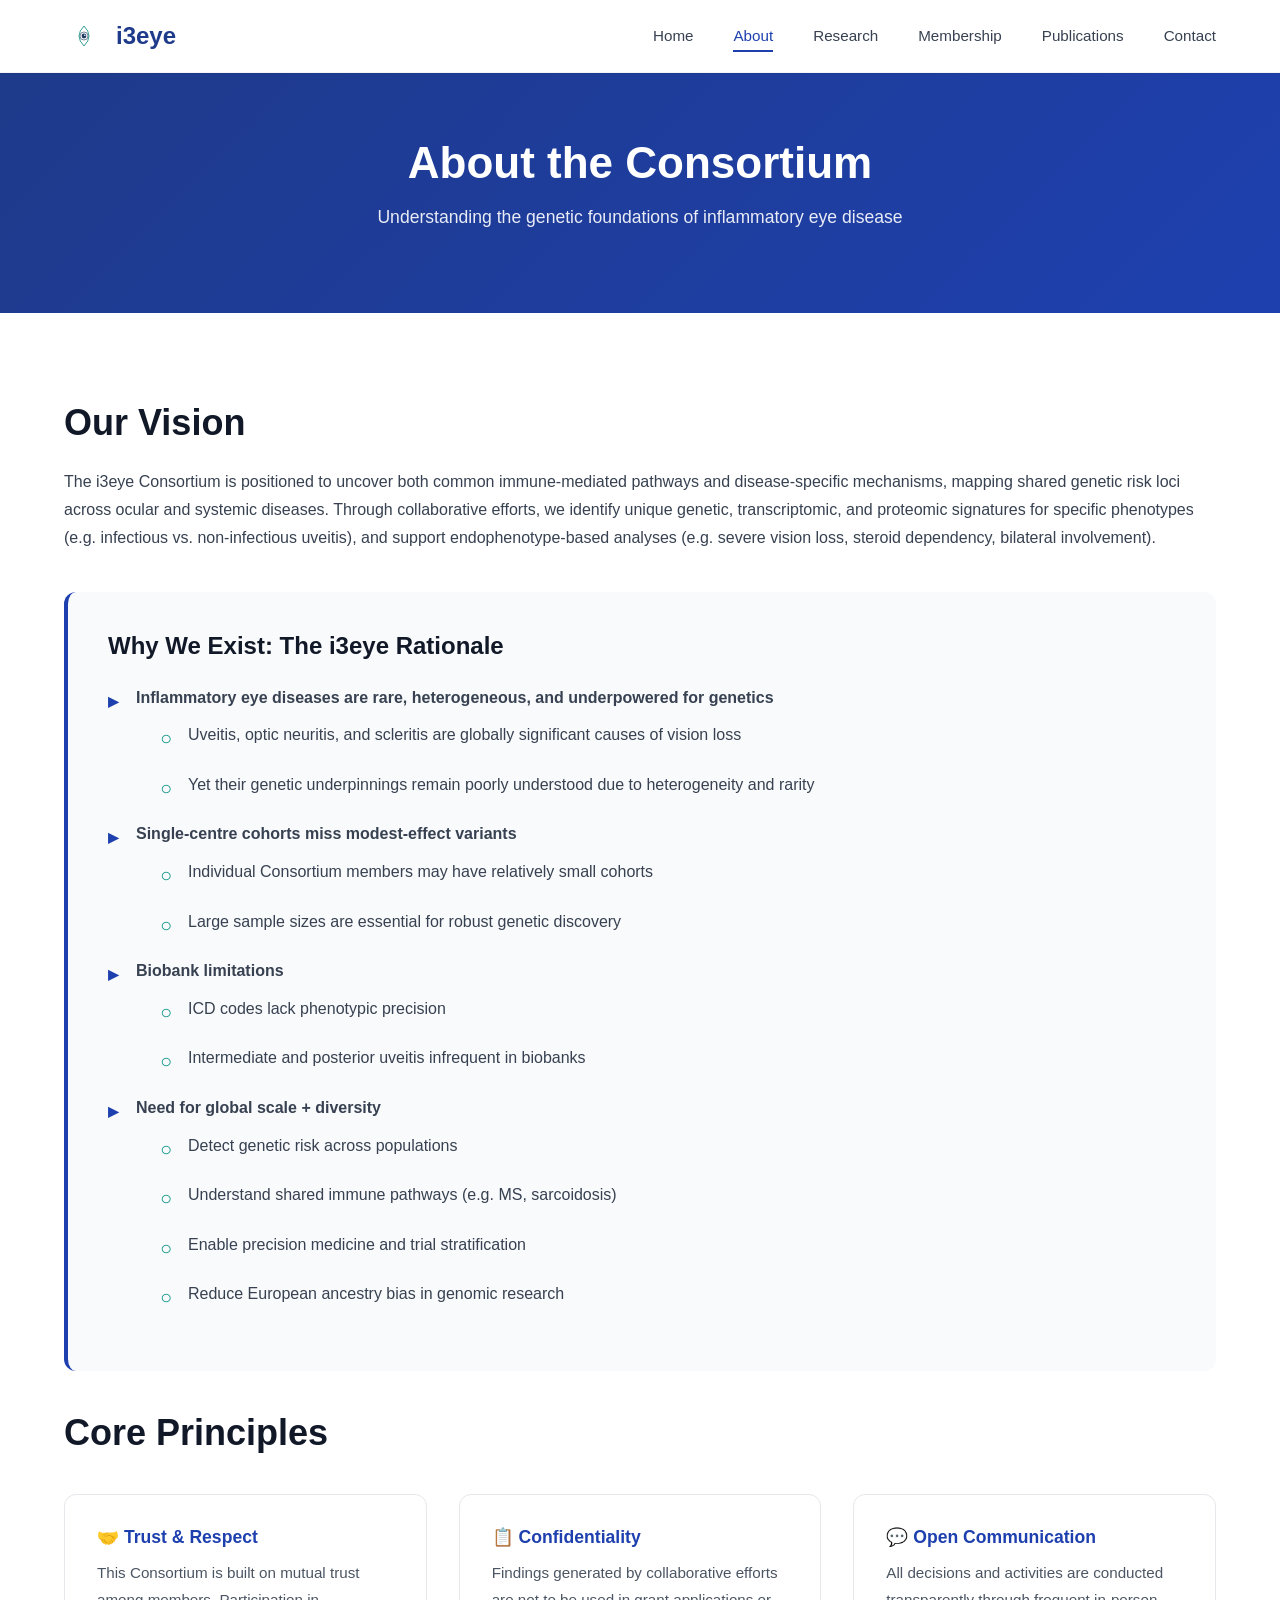
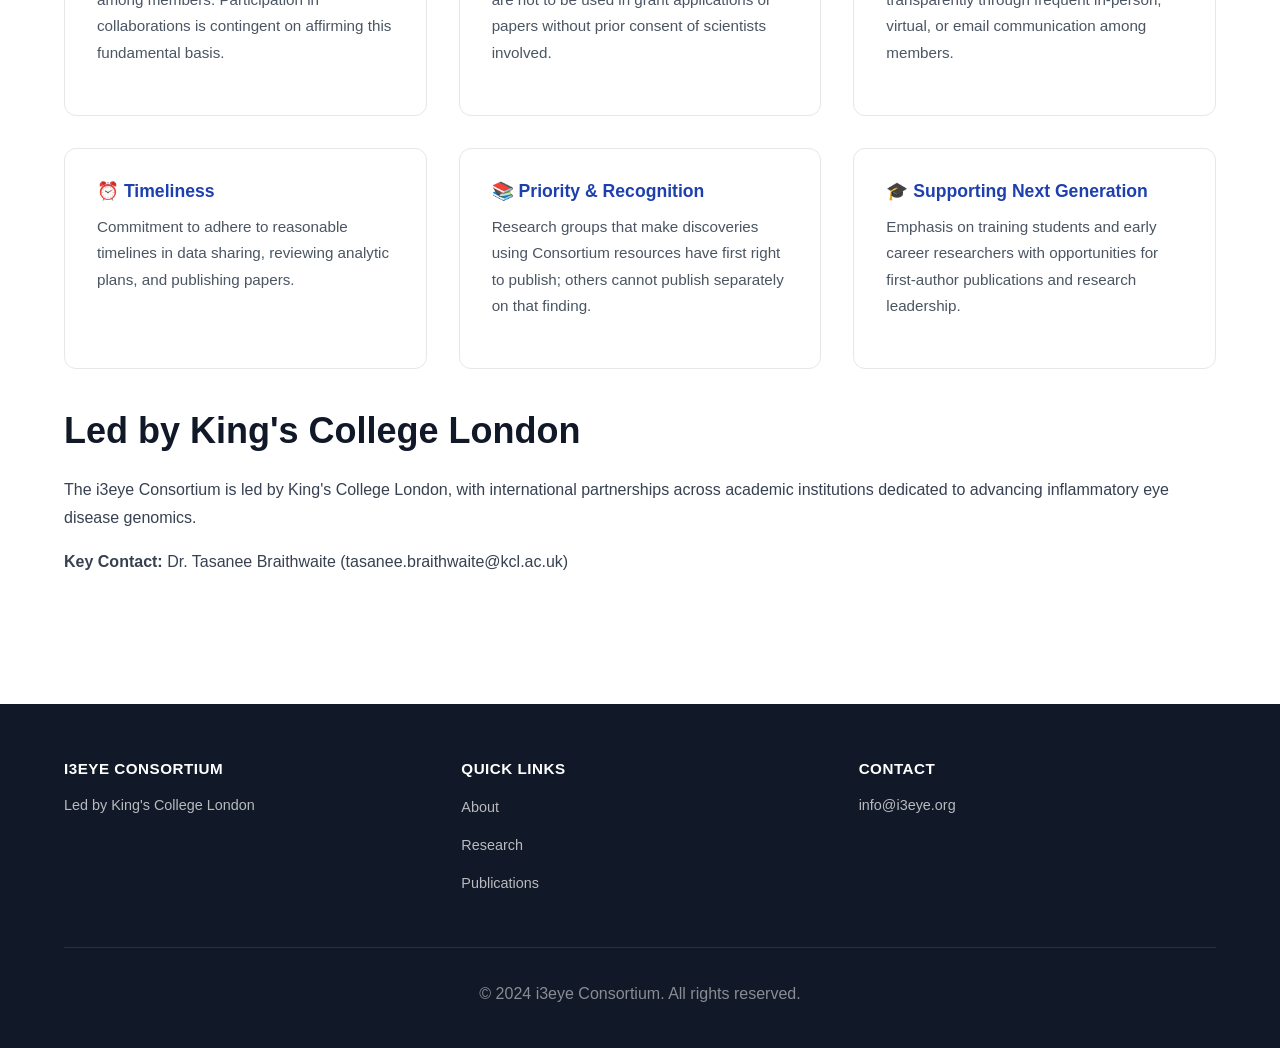
==== about.html @ be72332b "rewrote index and css" ====
<!DOCTYPE html>
<html lang="en">
<head>
    <meta charset="UTF-8">
    <meta name="viewport" content="width=device-width, initial-scale=1.0">
    <title>About i3eye - Consortium Vision & Mission</title>
    <link rel="stylesheet" href="styles.css">
</head>
<body>
    <nav class="navbar">
        <div class="container">
            <div class="logo">
                <img src="assets/i3eye-logo.svg" alt="i3eye Logo" class="logo-img">
                <span class="logo-text">i3eye</span>
            </div>
            <ul class="nav-links">
                <li><a href="index.html">Home</a></li>
                <li><a href="about.html" class="active">About</a></li>
                <li><a href="research.html">Research</a></li>
                <li><a href="membership.html">Membership</a></li>
                <li><a href="publications.html">Publications</a></li>
                <li><a href="contact.html">Contact</a></li>
            </ul>
            <div class="hamburger">
                <span></span>
                <span></span>
                <span></span>
            </div>
        </div>
    </nav>

    <section class="page-header">
        <h1>About the Consortium</h1>
        <p>Understanding the genetic foundations of inflammatory eye disease</p>
    </section>

    <section class="content">
        <div class="container">
            <h2>Our Vision</h2>
            <p>The i3eye Consortium is positioned to uncover both common immune-mediated pathways and disease-specific mechanisms, mapping shared genetic risk loci across ocular and systemic diseases. Through collaborative efforts, we identify unique genetic, transcriptomic, and proteomic signatures for specific phenotypes (e.g. infectious vs. non-infectious uveitis), and support endophenotype-based analyses (e.g. severe vision loss, steroid dependency, bilateral involvement).</p>

            <div class="vision-box">
                <h3>Why We Exist: The i3eye Rationale</h3>
                <ul class="rationale-list">
                    <li><strong>Inflammatory eye diseases are rare, heterogeneous, and underpowered for genetics</strong>
                        <ul>
                            <li>Uveitis, optic neuritis, and scleritis are globally significant causes of vision loss</li>
                            <li>Yet their genetic underpinnings remain poorly understood due to heterogeneity and rarity</li>
                        </ul>
                    </li>
                    <li><strong>Single-centre cohorts miss modest-effect variants</strong>
                        <ul>
                            <li>Individual Consortium members may have relatively small cohorts</li>
                            <li>Large sample sizes are essential for robust genetic discovery</li>
                        </ul>
                    </li>
                    <li><strong>Biobank limitations</strong>
                        <ul>
                            <li>ICD codes lack phenotypic precision</li>
                            <li>Intermediate and posterior uveitis infrequent in biobanks</li>
                        </ul>
                    </li>
                    <li><strong>Need for global scale + diversity</strong>
                        <ul>
                            <li>Detect genetic risk across populations</li>
                            <li>Understand shared immune pathways (e.g. MS, sarcoidosis)</li>
                            <li>Enable precision medicine and trial stratification</li>
                            <li>Reduce European ancestry bias in genomic research</li>
                        </ul>
                    </li>
                </ul>
            </div>

            <h2>Core Principles</h2>
            <div class="principles-grid">
                <div class="principle-box">
                    <h3>🤝 Trust & Respect</h3>
                    <p>This Consortium is built on mutual trust among members. Participation in collaborations is contingent on affirming this fundamental basis.</p>
                </div>
                <div class="principle-box">
                    <h3>📋 Confidentiality</h3>
                    <p>Findings generated by collaborative efforts are not to be used in grant applications or papers without prior consent of scientists involved.</p>
                </div>
                <div class="principle-box">
                    <h3>💬 Open Communication</h3>
                    <p>All decisions and activities are conducted transparently through frequent in-person, virtual, or email communication among members.</p>
                </div>
                <div class="principle-box">
                    <h3>⏰ Timeliness</h3>
                    <p>Commitment to adhere to reasonable timelines in data sharing, reviewing analytic plans, and publishing papers.</p>
                </div>
                <div class="principle-box">
                    <h3>📚 Priority & Recognition</h3>
                    <p>Research groups that make discoveries using Consortium resources have first right to publish; others cannot publish separately on that finding.</p>
                </div>
                <div class="principle-box">
                    <h3>🎓 Supporting Next Generation</h3>
                    <p>Emphasis on training students and early career researchers with opportunities for first-author publications and research leadership.</p>
                </div>
            </div>

            <h2>Led by King's College London</h2>
            <p>The i3eye Consortium is led by King's College London, with international partnerships across academic institutions dedicated to advancing inflammatory eye disease genomics.</p>
            <p><strong>Key Contact:</strong> Dr. Tasanee Braithwaite (tasanee.braithwaite@kcl.ac.uk)</p>
        </div>
    </section>

    <footer>
        <div class="container">
            <div class="footer-content">
                <div class="footer-section">
                    <h4>i3eye Consortium</h4>
                    <p>Led by King's College London</p>
                </div>
                <div class="footer-section">
                    <h4>Quick Links</h4>
                    <ul>
                        <li><a href="about.html">About</a></li>
                        <li><a href="research.html">Research</a></li>
                        <li><a href="publications.html">Publications</a></li>
                    </ul>
                </div>
                <div class="footer-section">
                    <h4>Contact</h4>
                    <p><a href="mailto:info@i3eye.org">info@i3eye.org</a></p>
                </div>
            </div>
            <div class="footer-bottom">
                <p>&copy; 2024 i3eye Consortium. All rights reserved.</p>
            </div>
        </div>
    </footer>

    <script src="script.js"></script>
</body>
</html>
---- styles.css ----
:root {
    --primary: #1e40af;
    --primary-light: #3b82f6;
    --primary-dark: #1e3a8a;
    --accent: #0d9488;
    --accent-light: #14b8a6;
    --success: #10b981;
    --warning: #f59e0b;
    --danger: #ef4444;
    --gray-50: #f9fafb;
    --gray-100: #f3f4f6;
    --gray-200: #e5e7eb;
    --gray-300: #d1d5db;
    --gray-400: #9ca3af;
    --gray-500: #6b7280;
    --gray-600: #4b5563;
    --gray-700: #374151;
    --gray-800: #1f2937;
    --gray-900: #111827;
    --white: #ffffff;
    --shadow-sm: 0 1px 2px 0 rgba(0, 0, 0, 0.05);
    --shadow-md: 0 4px 6px -1px rgba(0, 0, 0, 0.1);
    --shadow-lg: 0 10px 15px -3px rgba(0, 0, 0, 0.1);
    --shadow-xl: 0 20px 25px -5px rgba(0, 0, 0, 0.1);
    --radius-sm: 6px;
    --radius-md: 8px;
    --radius-lg: 12px;
    --transition: all 0.3s cubic-bezier(0.4, 0, 0.2, 1);
}

* {
    margin: 0;
    padding: 0;
    box-sizing: border-box;
}

html {
    scroll-behavior: smooth;
}

body {
    font-family: -apple-system, BlinkMacSystemFont, 'Segoe UI', 'Roboto', 'Oxygen', 'Ubuntu', 'Cantarell', sans-serif;
    color: var(--gray-700);
    background-color: var(--white);
    line-height: 1.6;
}

.container {
    max-width: 1200px;
    margin: 0 auto;
    padding: 0 24px;
}

/* Typography */
h1, h2, h3, h4, h5, h6 {
    font-weight: 700;
    color: var(--gray-900);
    line-height: 1.2;
    margin-bottom: 1rem;
}

h1 {
    font-size: 3rem;
}

h2 {
    font-size: 2.25rem;
    margin-top: 2.5rem;
    margin-bottom: 1.5rem;
}

h3 {
    font-size: 1.5rem;
}

h4 {
    font-size: 1.125rem;
}

p {
    margin-bottom: 1rem;
    font-size: 1rem;
    line-height: 1.75;
}

a {
    color: var(--primary);
    text-decoration: none;
    transition: var(--transition);
}

a:hover {
    color: var(--primary-dark);
}

/* Navigation */
.navbar {
    background: var(--white);
    border-bottom: 1px solid var(--gray-100);
    position: sticky;
    top: 0;
    z-index: 1000;
    box-shadow: var(--shadow-sm);
}

.navbar .container {
    display: flex;
    justify-content: space-between;
    align-items: center;
    padding: 1rem 24px;
}

.logo {
    display: flex;
    align-items: center;
    gap: 12px;
    font-size: 1.5rem;
    font-weight: 800;
    color: var(--primary-dark);
}

.logo-img {
    height: 40px;
    width: auto;
}

.nav-links {
    display: flex;
    list-style: none;
    gap: 2.5rem;
}

.nav-links a {
    color: var(--gray-700);
    font-weight: 500;
    font-size: 0.95rem;
    position: relative;
}

.nav-links a:hover,
.nav-links a.active {
    color: var(--primary);
}

.nav-links a.active::after {
    content: '';
    position: absolute;
    bottom: -8px;
    left: 0;
    width: 100%;
    height: 2px;
    background: var(--primary);
}

.hamburger {
    display: none;
    flex-direction: column;
    cursor: pointer;
    gap: 6px;
}

.hamburger span {
    width: 24px;
    height: 2.5px;
    background: var(--gray-900);
    border-radius: 2px;
    transition: var(--transition);
}

/* Hero Section */
.hero {
    display: grid;
    grid-template-columns: 1fr 1fr;
    gap: 4rem;
    align-items: center;
    padding: 6rem 0;
    min-height: 600px;
}

.hero-content h1 {
    font-size: 3.5rem;
    margin-bottom: 1.5rem;
    color: var(--gray-900);
    line-height: 1.15;
}

.hero-content .subtitle {
    font-size: 1.25rem;
    color: var(--gray-600);
    margin-bottom: 2.5rem;
    line-height: 1.6;
}

.hero-buttons {
    display: flex;
    gap: 1.5rem;
    flex-wrap: wrap;
}

.hero-image img {
    width: 100%;
    height: auto;
    border-radius: var(--radius-lg);
}

/* Buttons */
.btn {
    display: inline-block;
    padding: 0.875rem 1.75rem;
    border-radius: var(--radius-md);
    font-weight: 600;
    font-size: 0.95rem;
    text-align: center;
    cursor: pointer;
    transition: var(--transition);
    border: none;
    white-space: nowrap;
}

.btn-primary {
    background: var(--primary);
    color: var(--white);
    box-shadow: var(--shadow-md);
}

.btn-primary:hover {
    background: var(--primary-dark);
    transform: translateY(-2px);
    box-shadow: var(--shadow-lg);
}

.btn-secondary {
    background: transparent;
    color: var(--primary);
    border: 2px solid var(--primary);
}

.btn-secondary:hover {
    background: var(--primary);
    color: var(--white);
}

.btn-large {
    padding: 1.125rem 2.5rem;
    font-size: 1.05rem;
}

/* Pillars Section */
.pillars {
    background: var(--gray-50);
    padding: 5rem 0;
}

.section-subtitle {
    text-align: center;
    color: var(--gray-600);
    font-size: 1.125rem;
    margin-bottom: 3rem;
}

.pillars-grid {
    display: grid;
    grid-template-columns: repeat(auto-fit, minmax(240px, 1fr));
    gap: 2rem;
}

.pillar-card {
    background: var(--white);
    padding: 2.5rem 2rem;
    border-radius: var(--radius-lg);
    text-align: center;
    box-shadow: var(--shadow-sm);
    transition: var(--transition);
    border: 1px solid var(--gray-100);
}

.pillar-card:hover {
    transform: translateY(-4px);
    box-shadow: var(--shadow-lg);
    border-color: var(--primary-light);
}

.pillar-icon {
    margin-bottom: 1.5rem;
    height: 70px;
    display: flex;
    align-items: center;
    justify-content: center;
}

.pillar-icon svg {
    width: 70px;
    height: 70px;
}

.pillar-card h3 {
    color: var(--primary);
    margin-bottom: 0.75rem;
    font-size: 1.25rem;
}

.pillar-card p {
    color: var(--gray-600);
    font-size: 0.95rem;
}

/* Stats Section */
.quick-stats {
    padding: 4rem 0;
}

.quick-stats h2 {
    text-align: center;
    margin-bottom: 3rem;
}

.stats-grid {
    display: grid;
    grid-template-columns: repeat(auto-fit, minmax(220px, 1fr));
    gap: 2rem;
}

.stat {
    background: linear-gradient(135deg, var(--primary) 0%, var(--accent) 100%);
    color: var(--white);
    padding: 2.5rem 2rem;
    border-radius: var(--radius-lg);
    text-align: center;
    box-shadow: var(--shadow-md);
}

.stat h4 {
    color: var(--white);
    margin-bottom: 1rem;
    font-size: 1.1rem;
}

.stat p {
    margin: 0;
    font-size: 0.95rem;
    line-height: 1.5;
}

/* CTA Section */
.cta {
    background: linear-gradient(135deg, var(--primary-dark) 0%, var(--primary) 100%);
    color: var(--white);
    padding: 5rem 0;
    text-align: center;
}

.cta h2,
.cta p {
    color: var(--white);
}

.cta p {
    font-size: 1.1rem;
    margin-bottom: 2rem;
    color: rgba(255, 255, 255, 0.9);
}

/* Page Header */
.page-header {
    background: linear-gradient(135deg, var(--primary-dark) 0%, var(--primary) 100%);
    color: var(--white);
    padding: 4rem 0;
    text-align: center;
}

.page-header h1 {
    color: var(--white);
    margin-bottom: 0.75rem;
    font-size: 2.75rem;
}

.page-header p {
    color: rgba(255, 255, 255, 0.9);
    font-size: 1.1rem;
}

/* Content Section */
.content {
    padding: 3rem 0;
    min-height: 400px;
}

/* Cards & Boxes */
.vision-box,
.mou-section {
    background: var(--gray-50);
    padding: 2.5rem;
    border-radius: var(--radius-lg);
    margin: 2.5rem 0;
    border-left: 4px solid var(--primary);
}

.cta-box {
    background: var(--gray-50);
    padding: 3rem 2.5rem;
    border-radius: var(--radius-lg);
    text-align: center;
    margin: 3.5rem 0;
    border: 2px solid var(--gray-200);
}

.cta-box h3 {
    color: var(--gray-900);
    margin-bottom: 1rem;
}

/* Lists */
.rationale-list,
.requirements {
    list-style: none;
    margin: 1.5rem 0;
}

.rationale-list li,
.requirements li {
    margin-bottom: 1.5rem;
    padding-left: 1.75rem;
    position: relative;
    color: var(--gray-700);
}

.rationale-list li::before,
.requirements li::before {
    content: '▸';
    position: absolute;
    left: 0;
    color: var(--primary);
    font-weight: bold;
    font-size: 1.25rem;
}

.rationale-list ul,
.requirements ul {
    list-style: none;
    margin-top: 0.75rem;
    padding-left: 1.5rem;
}

.rationale-list ul li::before {
    content: '○';
    color: var(--accent);
}

/* Grid Layouts */
.principles-grid,
.benefits-grid {
    display: grid;
    grid-template-columns: repeat(auto-fit, minmax(280px, 1fr));
    gap: 2rem;
    margin: 2.5rem 0;
}

.principle-box,
.benefit {
    background: var(--white);
    border: 1px solid var(--gray-200);
    padding: 2rem;
    border-radius: var(--radius-lg);
    transition: var(--transition);
}

.principle-box:hover,
.benefit:hover {
    border-color: var(--primary);
    box-shadow: var(--shadow-md);
    transform: translateY(-2px);
}

.principle-box h3,
.benefit h3 {
    color: var(--primary);
    margin-bottom: 0.75rem;
    font-size: 1.1rem;
}

.principle-box p,
.benefit p {
    color: var(--gray-600);
    font-size: 0.95rem;
}

/* Timeline */
.consortia-comparison {
    display: grid;
    grid-template-columns: repeat(auto-fit, minmax(320px, 1fr));
    gap: 2rem;
    margin: 2.5rem 0;
}

.consortium-card {
    background: var(--white);
    border: 1px solid var(--gray-200);
    border-radius: var(--radius-lg);
    padding: 2.5rem;
    box-shadow: var(--shadow-sm);
    transition: var(--transition);
}

.consortium-card:hover {
    box-shadow: var(--shadow-lg);
    border-color: var(--primary-light);
}

.consortium-card h3 {
    color: var(--primary);
    margin-bottom: 1.75rem;
    font-size: 1.25rem;
}

.timeline-compact {
    margin: 1.5rem 0;
}

.timeline-point {
    margin-bottom: 1.25rem;
    padding-bottom: 1.25rem;
    border-bottom: 1px solid var(--gray-200);
}

.timeline-point:last-child {
    border-bottom: none;
}

.timeline-point .year {
    display: block;
    font-weight: 700;
    color: var(--primary);
    font-size: 0.85rem;
    text-transform: uppercase;
    letter-spacing: 0.5px;
}

.timeline-point p {
    margin: 0.5rem 0 0 0;
    font-size: 0.9rem;
    color: var(--gray-600);
}

.outcome {
    font-weight: 600;
    color: var(--accent);
    margin-top: 1.25rem;
    padding-top: 1.25rem;
    border-top: 2px solid var(--accent);
}

/* Focus Areas */
.focus-areas {
    display: grid;
    grid-template-columns: repeat(auto-fit, minmax(260px, 1fr));
    gap: 2rem;
    margin: 2.5rem 0;
}

.focus-item {
    background: linear-gradient(135deg, rgba(30, 64, 175, 0.05) 0%, rgba(13, 148, 136, 0.05) 100%);
    padding: 2rem;
    border-radius: var(--radius-lg);
    border-left: 4px solid var(--primary);
}

.focus-item h3 {
    color: var(--primary);
    font-size: 1.1rem;
    margin-bottom: 0.75rem;
}

.focus-item p {
    color: var(--gray-600);
    font-size: 0.95rem;
}

/* Join Steps */
.join-steps {
    display: grid;
    grid-template-columns: repeat(auto-fit, minmax(200px, 1fr));
    gap: 2rem;
    margin: 2.5rem 0;
}

.step {
    text-align: center;
}

.step-number {
    display: inline-flex;
    align-items: center;
    justify-content: center;
    width: 60px;
    height: 60px;
    background: linear-gradient(135deg, var(--primary) 0%, var(--accent) 100%);
    color: var(--white);
    font-size: 1.5rem;
    font-weight: 700;
    border-radius: 50%;
    margin-bottom: 1rem;
}

.step h3 {
    color: var(--gray-900);
    font-size: 1.1rem;
    margin-bottom: 0.75rem;
}

.step p {
    color: var(--gray-600);
    font-size: 0.95rem;
}

/* Publications */
.publications-list {
    margin: 2.5rem 0;
}

.publication {
    background: var(--white);
    padding: 1.75rem;
    margin-bottom: 1.5rem;
    border-left: 4px solid var(--accent);
    border-radius: var(--radius-md);
    transition: var(--transition);
    border: 1px solid var(--gray-200);
}

.publication:hover {
    box-shadow: var(--shadow-md);
    transform: translateX(4px);
}

.publication h3 {
    color: var(--primary);
    font-size: 1rem;
    margin-bottom: 0.5rem;
    font-weight: 600;
}

.publication p {
    margin: 0;
    font-style: italic;
    color: var(--gray-600);
    font-size: 0.95rem;
}

.insights {
    background: var(--gray-50);
    padding: 2rem;
    border-radius: var(--radius-lg);
    list-style: none;
    border: 1px solid var(--gray-200);
}

.insights li {
    margin-bottom: 1rem;
    padding-left: 1.75rem;
    position: relative;
    color: var(--gray-700);
    font-size: 0.95rem;
}

.insights li:last-child {
    margin-bottom: 0;
}

.insights li::before {
    content: '✓';
    position: absolute;
    left: 0;
    color: var(--success);
    font-weight: bold;
}

/* Contact */
.contact-container {
    display: grid;
    grid-template-columns: 1fr 1fr;
    gap: 3rem;
    margin: 2.5rem 0;
}

.contact-info,
.contact-form-wrapper {
    background: var(--white);
    padding: 2.5rem;
    border-radius: var(--radius-lg);
    border: 1px solid var(--gray-200);
}

.contact-detail {
    margin-bottom: 2.5rem;
}

.contact-detail:last-child {
    margin-bottom: 0;
}

.contact-detail h3 {
    color: var(--primary);
    margin-bottom: 0.75rem;
    font-size: 1.1rem;
}

.contact-detail p {
    margin: 0.5rem 0;
    color: var(--gray-600);
    font-size: 0.95rem;
}

.social-link {
    display: inline-block;
    margin-right: 1rem;
    color: var(--primary);
    font-weight: 500;
}

.contact-form {
    display: flex;
    flex-direction: column;
}

.form-group {
    margin-bottom: 1.5rem;
}

.form-group label {
    display: block;
    margin-bottom: 0.5rem;
    font-weight: 600;
    color: var(--gray-900);
    font-size: 0.95rem;
}

.form-group input,
.form-group select,
.form-group textarea {
    width: 100%;
    padding: 0.875rem;
    border: 1px solid var(--gray-300);
    border-radius: var(--radius-md);
    font-family: inherit;
    font-size: 0.95rem;
    transition: var(--transition);
    background: var(--white);
    color: var(--gray-900);
}

.form-group input:focus,
.form-group select:focus,
.form-group textarea:focus {
    outline: none;
    border-color: var(--primary);
    box-shadow: 0 0 0 3px rgba(30, 64, 175, 0.1);
}

.form-note {
    margin-top: 1rem;
    font-size: 0.85rem;
    color: var(--gray-500);
}

/* Footer */
footer {
    background: var(--gray-900);
    color: var(--white);
    padding: 3.5rem 0 1.5rem;
    margin-top: 4rem;
}

.footer-content {
    display: grid;
    grid-template-columns: repeat(auto-fit, minmax(220px, 1fr));
    gap: 2.5rem;
    margin-bottom: 2.5rem;
}

.footer-section h4 {
    color: var(--white);
    margin-bottom: 1rem;
    font-size: 0.95rem;
    font-weight: 700;
    text-transform: uppercase;
    letter-spacing: 0.5px;
}

.footer-section p,
.footer-section a {
    color: rgba(255, 255, 255, 0.7);
    font-size: 0.9rem;
    line-height: 1.6;
}

.footer-section a:hover {
    color: var(--accent-light);
}

.footer-section ul {
    list-style: none;
}

.footer-section ul li {
    margin-bottom: 0.75rem;
}

.footer-bottom {
    text-align: center;
    padding-top: 2rem;
    border-top: 1px solid rgba(255, 255, 255, 0.1);
    color: rgba(255, 255, 255, 0.5);
    font-size: 0.85rem;
}

/* Responsive Design */
@media (max-width: 768px) {
    .nav-links {
        display: none;
        position: absolute;
        top: 70px;
        left: 0;
        right: 0;
        background: var(--white);
        flex-direction: column;
        gap: 0;
        padding: 1rem 0;
        border-bottom: 1px solid var(--gray-100);
        box-shadow: var(--shadow-md);
    }

    .nav-links.active {
        display: flex;
    }

    .nav-links li {
        padding: 0.75rem 1.5rem;
    }

    .nav-links a.active::after {
        display: none;
    }

    .hamburger {
        display: flex;
    }

    h1 {
        font-size: 2rem;
    }

    h2 {
        font-size: 1.75rem;
    }

    .hero {
        grid-template-columns: 1fr;
        padding: 3rem 0;
        min-height: auto;
        gap: 2rem;
    }

    .hero-content h1 {
        font-size: 2.25rem;
    }

    .hero-buttons {
        flex-direction: column;
    }

    .btn {
        width: 100%;
    }

    .pillars-grid,
    .stats-grid,
    .principles-grid,
    .benefits-grid,
    .consortia-comparison,
    .focus-areas,
    .join-steps {
        grid-template-columns: 1fr;
    }

    .contact-container {
        grid-template-columns: 1fr;
    }

    .footer-content {
        grid-template-columns: 1fr;
    }

    .page-header h1 {
        font-size: 2rem;
    }
}

@media (max-width: 480px) {
    .container {
        padding: 0 16px;
    }

    h1 {
        font-size: 1.75rem;
    }

    h2 {
        font-size: 1.5rem;
    }

    h3 {
        font-size: 1.1rem;
    }

    .hero-content h1 {
        font-size: 1.75rem;
    }

    .hero-content .subtitle {
        font-size: 1rem;
    }

    .logo-text {
        display: none;
    }

    .nav-links {
        gap: 0;
    }

    .nav-links li {
        padding: 0.5rem 1rem;
    }

    .page-header {
        padding: 2.5rem 0;
    }

    .page-header h1 {
        font-size: 1.5rem;
    }

    .cta {
        padding: 3rem 0;
    }

    .pillars {
        padding: 3rem 0;
    }
}
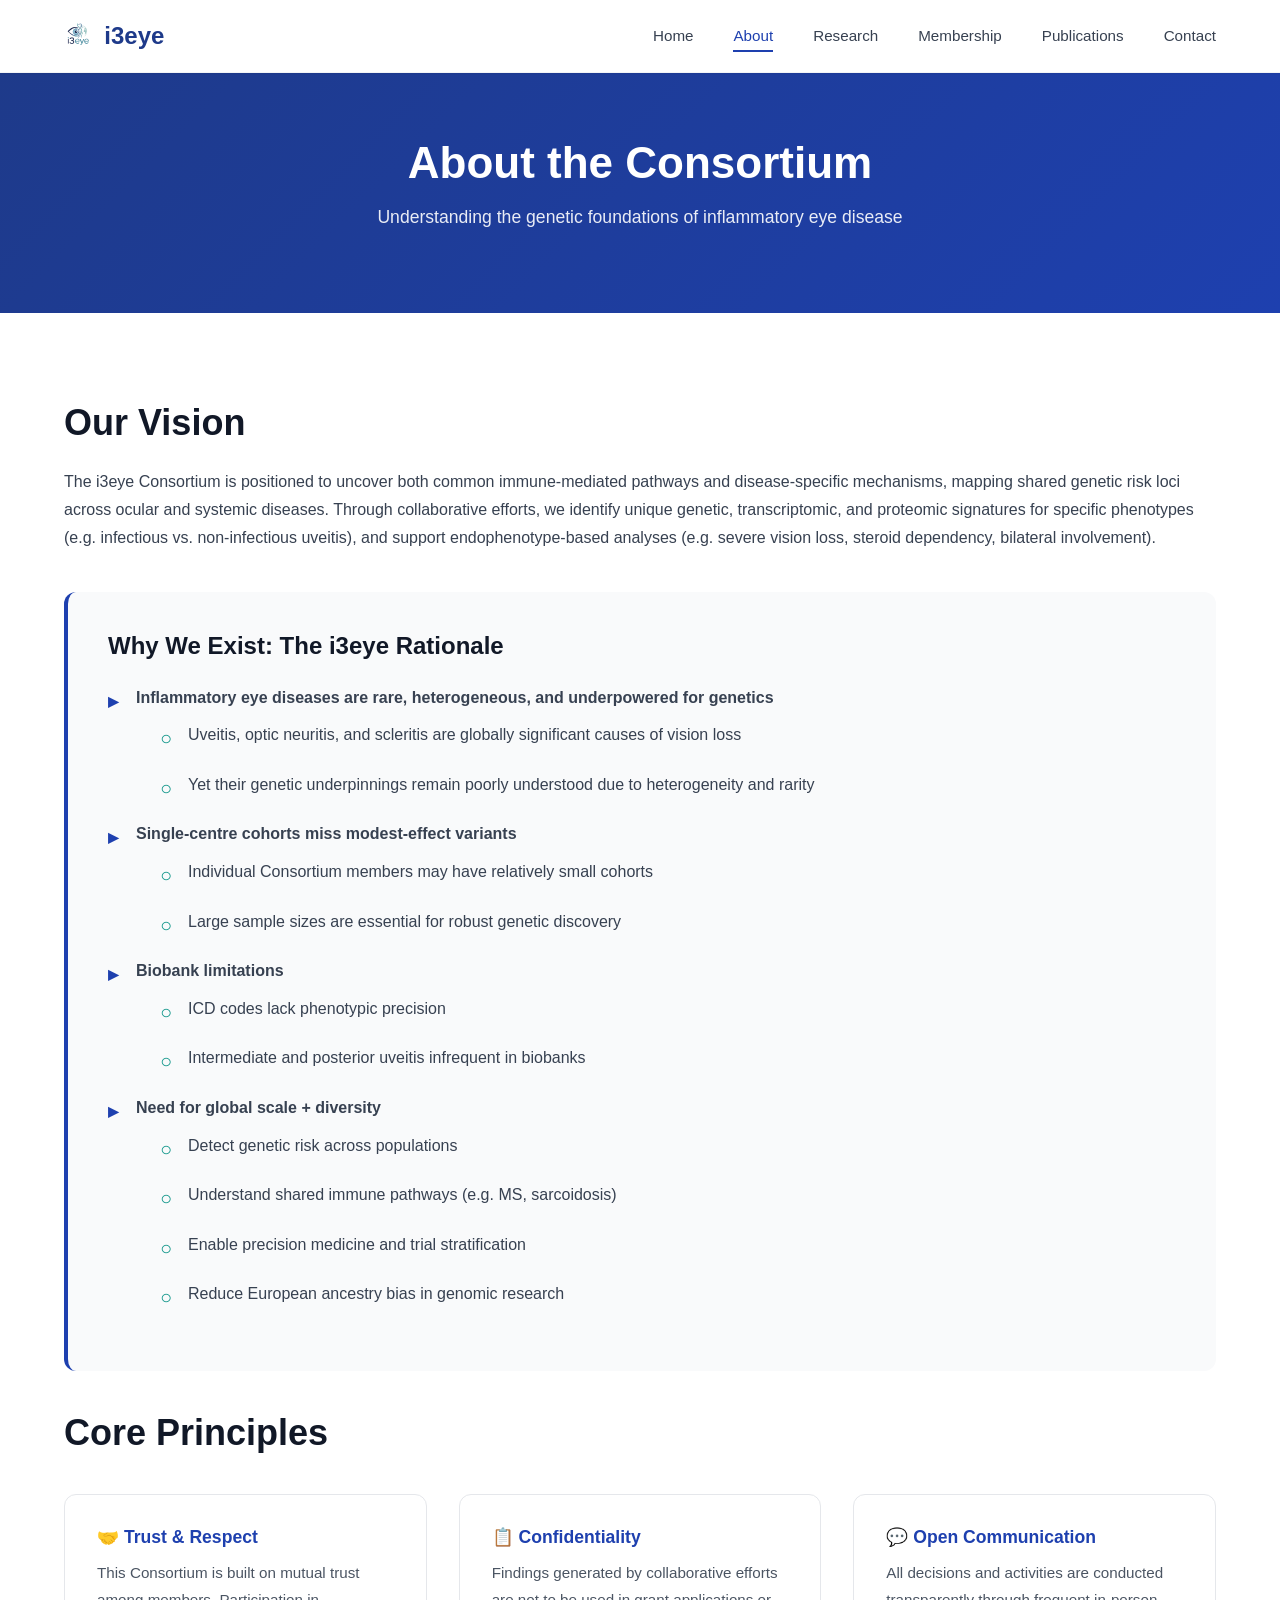
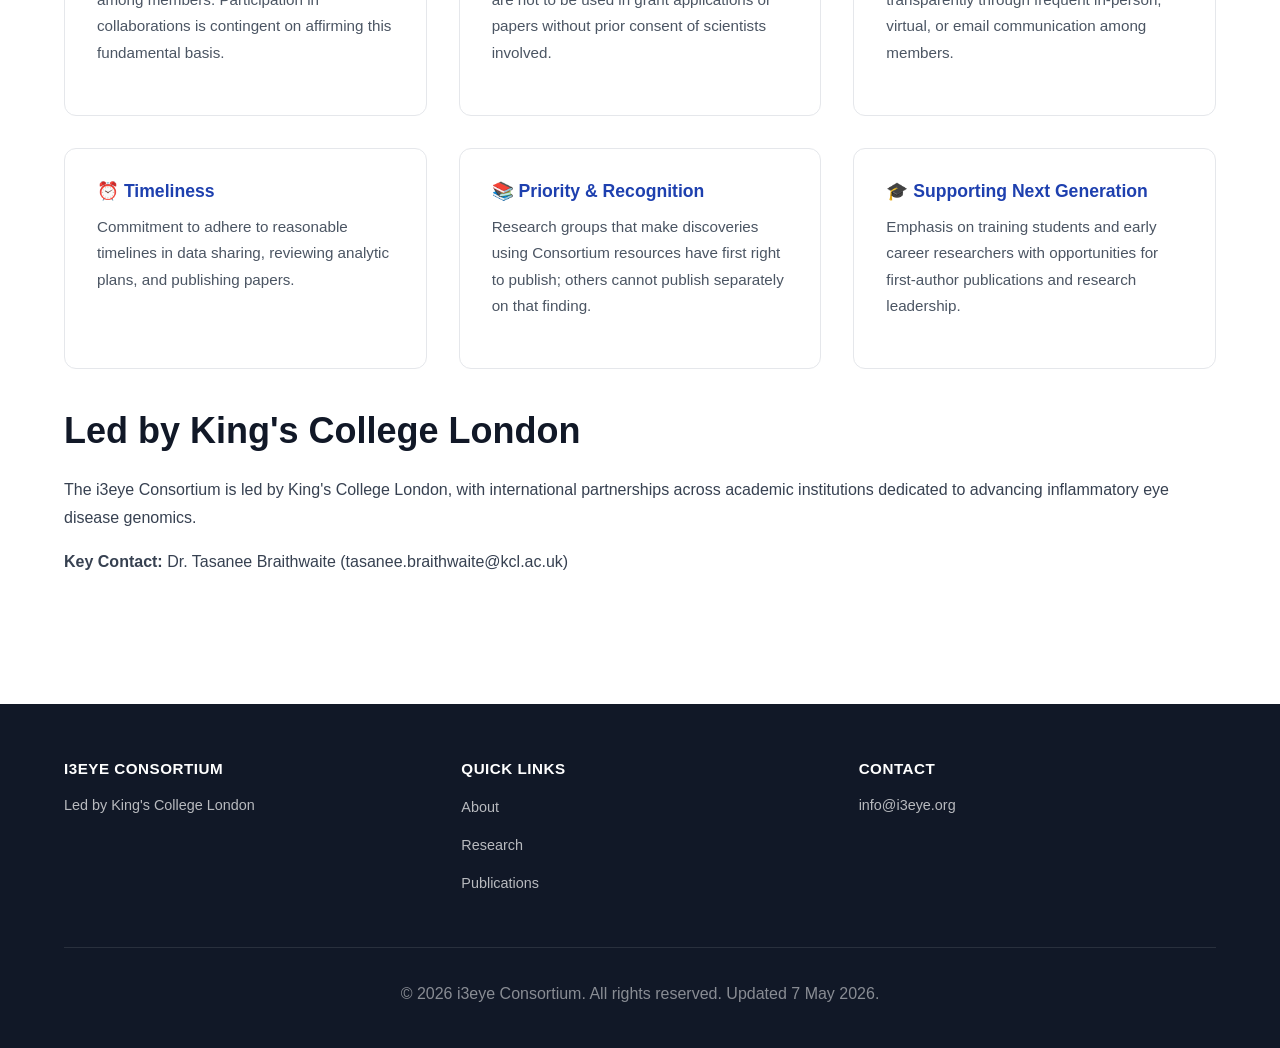
==== commit 299b39b5: "rewrote index and css" ====
--- a/about.html
+++ b/about.html
@@ -126,7 +126,7 @@
                 </div>
             </div>
             <div class="footer-bottom">
-                <p>&copy; 2024 i3eye Consortium. All rights reserved.</p>
+                <p>&copy; 2026 i3eye Consortium. All rights reserved. Updated 7 May 2026.</p>
             </div>
         </div>
     </footer>
--- a/styles.css
+++ b/styles.css
@@ -43,6 +43,7 @@
     color: var(--gray-700);
     background-color: var(--white);
     line-height: 1.6;
+    overflow-x: hidden;
 }
 
 .container {
@@ -108,6 +109,8 @@
     justify-content: space-between;
     align-items: center;
     padding: 1rem 24px;
+    gap: 1rem 1.5rem;
+    flex-wrap: wrap;
 }
 
 .logo {
@@ -128,6 +131,8 @@
     display: flex;
     list-style: none;
     gap: 2.5rem;
+    flex-wrap: wrap;
+    justify-content: flex-end;
 }
 
 .nav-links a {
@@ -173,7 +178,7 @@
     grid-template-columns: 1fr 1fr;
     gap: 4rem;
     align-items: center;
-    padding: 6rem 0;
+    padding: 6rem 24px;
     min-height: 600px;
 }
 
@@ -201,6 +206,54 @@
     width: 100%;
     height: auto;
     border-radius: var(--radius-lg);
+}
+
+/* Resources Section */
+.resources {
+    padding: 4rem 0;
+    background: linear-gradient(180deg, rgba(30, 64, 175, 0.03) 0%, rgba(13, 148, 136, 0.03) 100%);
+}
+
+.resource-intro {
+    text-align: center;
+    max-width: 760px;
+    margin: 0 auto 2rem;
+}
+
+.resource-intro p {
+    color: var(--gray-600);
+    font-size: 1.05rem;
+}
+
+.resource-grid {
+    display: grid;
+    grid-template-columns: repeat(auto-fit, minmax(280px, 1fr));
+    gap: 1.5rem;
+}
+
+.resource-card {
+    background: var(--white);
+    border: 1px solid var(--gray-200);
+    border-radius: var(--radius-lg);
+    padding: 2rem;
+    box-shadow: var(--shadow-sm);
+    transition: var(--transition);
+}
+
+.resource-card:hover {
+    transform: translateY(-3px);
+    box-shadow: var(--shadow-lg);
+}
+
+.resource-card h3 {
+    color: var(--primary);
+    margin-bottom: 0.75rem;
+    font-size: 1.15rem;
+}
+
+.resource-card p {
+    color: var(--gray-600);
+    margin-bottom: 1.5rem;
 }
 
 /* Buttons */
@@ -314,6 +367,12 @@
     margin-bottom: 3rem;
 }
 
+.quick-stats .section-subtitle {
+    max-width: 860px;
+    margin-left: auto;
+    margin-right: auto;
+}
+
 .stats-grid {
     display: grid;
     grid-template-columns: repeat(auto-fit, minmax(220px, 1fr));
@@ -364,7 +423,7 @@
 .page-header {
     background: linear-gradient(135deg, var(--primary-dark) 0%, var(--primary) 100%);
     color: var(--white);
-    padding: 4rem 0;
+    padding: 4rem 24px;
     text-align: center;
 }
 
@@ -855,7 +914,7 @@
 
     .hero {
         grid-template-columns: 1fr;
-        padding: 3rem 0;
+        padding: 3rem 16px;
         min-height: auto;
         gap: 2rem;
     }
@@ -893,6 +952,10 @@
     .page-header h1 {
         font-size: 2rem;
     }
+
+    .page-header {
+        padding: 2.5rem 16px;
+    }
 }
 
 @media (max-width: 480px) {
@@ -916,8 +979,8 @@
         font-size: 1.75rem;
     }
 
-    .hero-content .subtitle {
-        font-size: 1rem;
+    .nav-links li {
+        padding: 2.5rem 16px;
     }
 
     .logo-text {
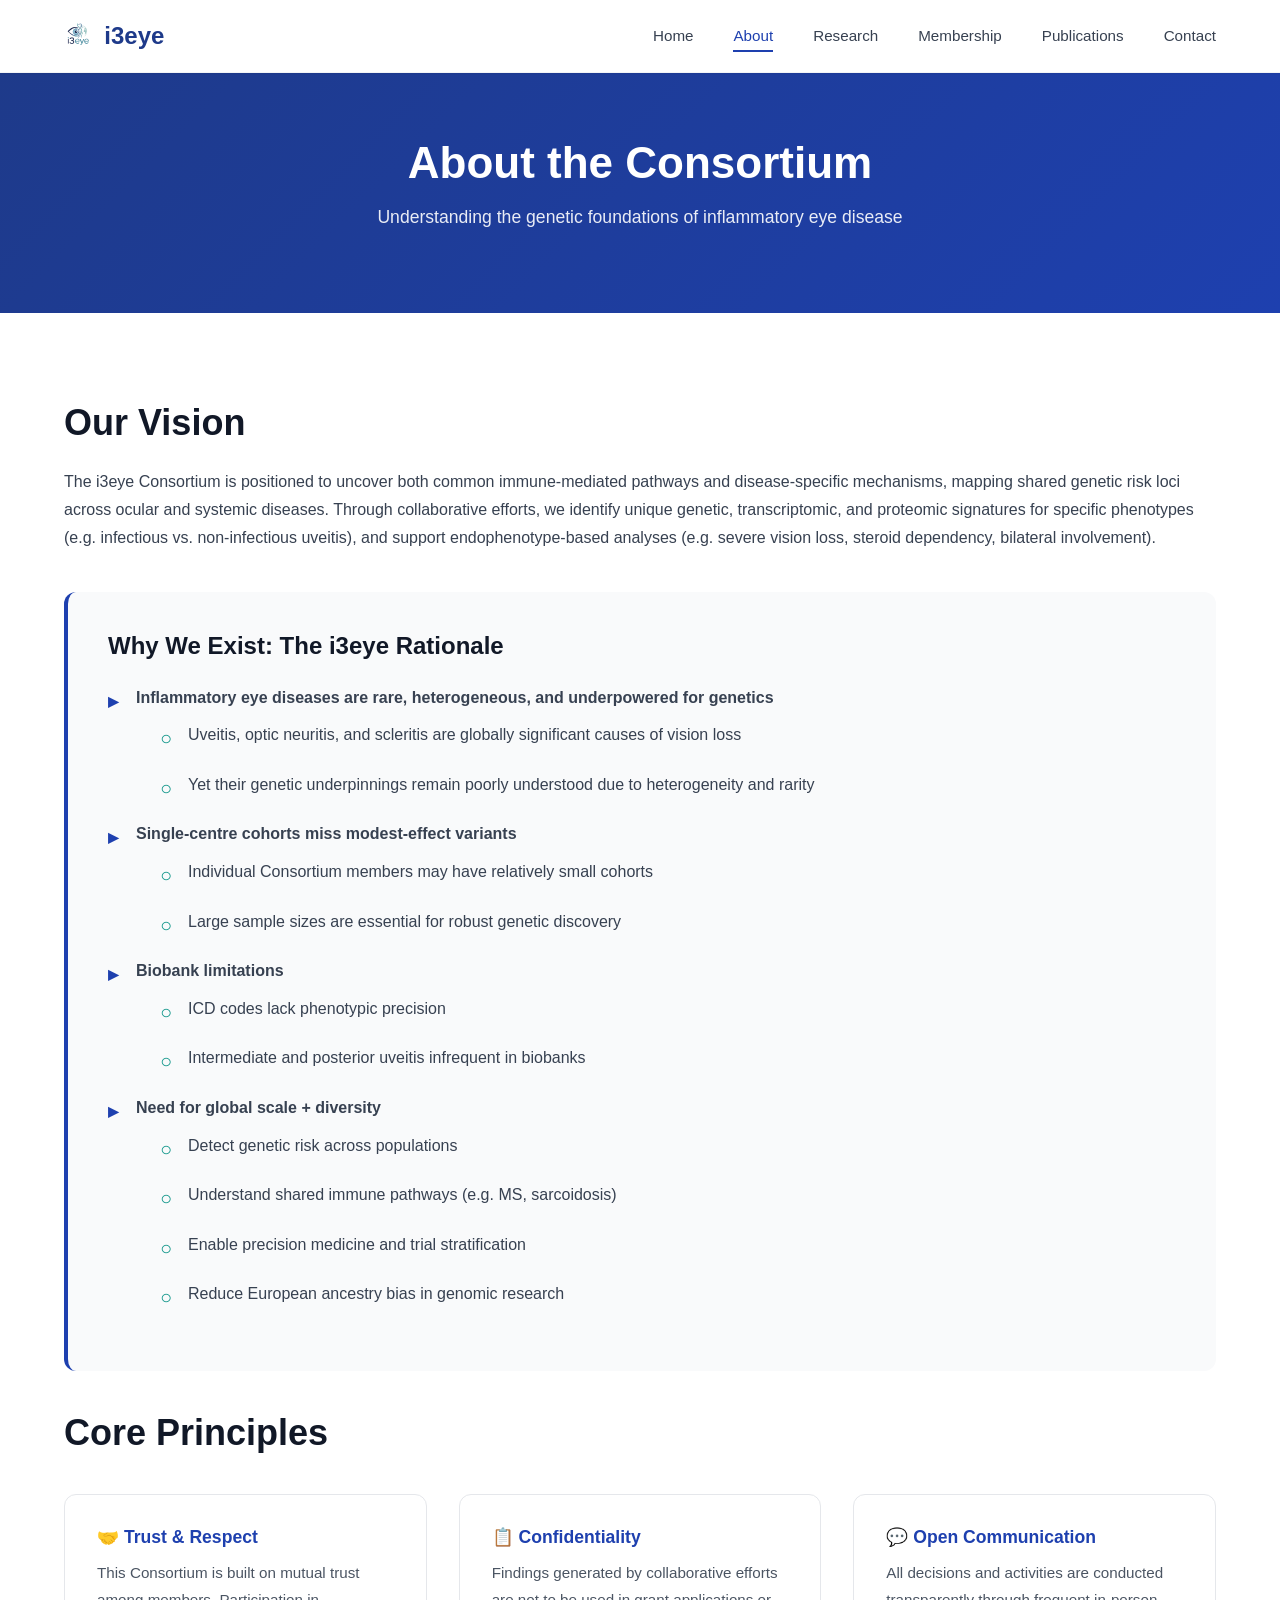
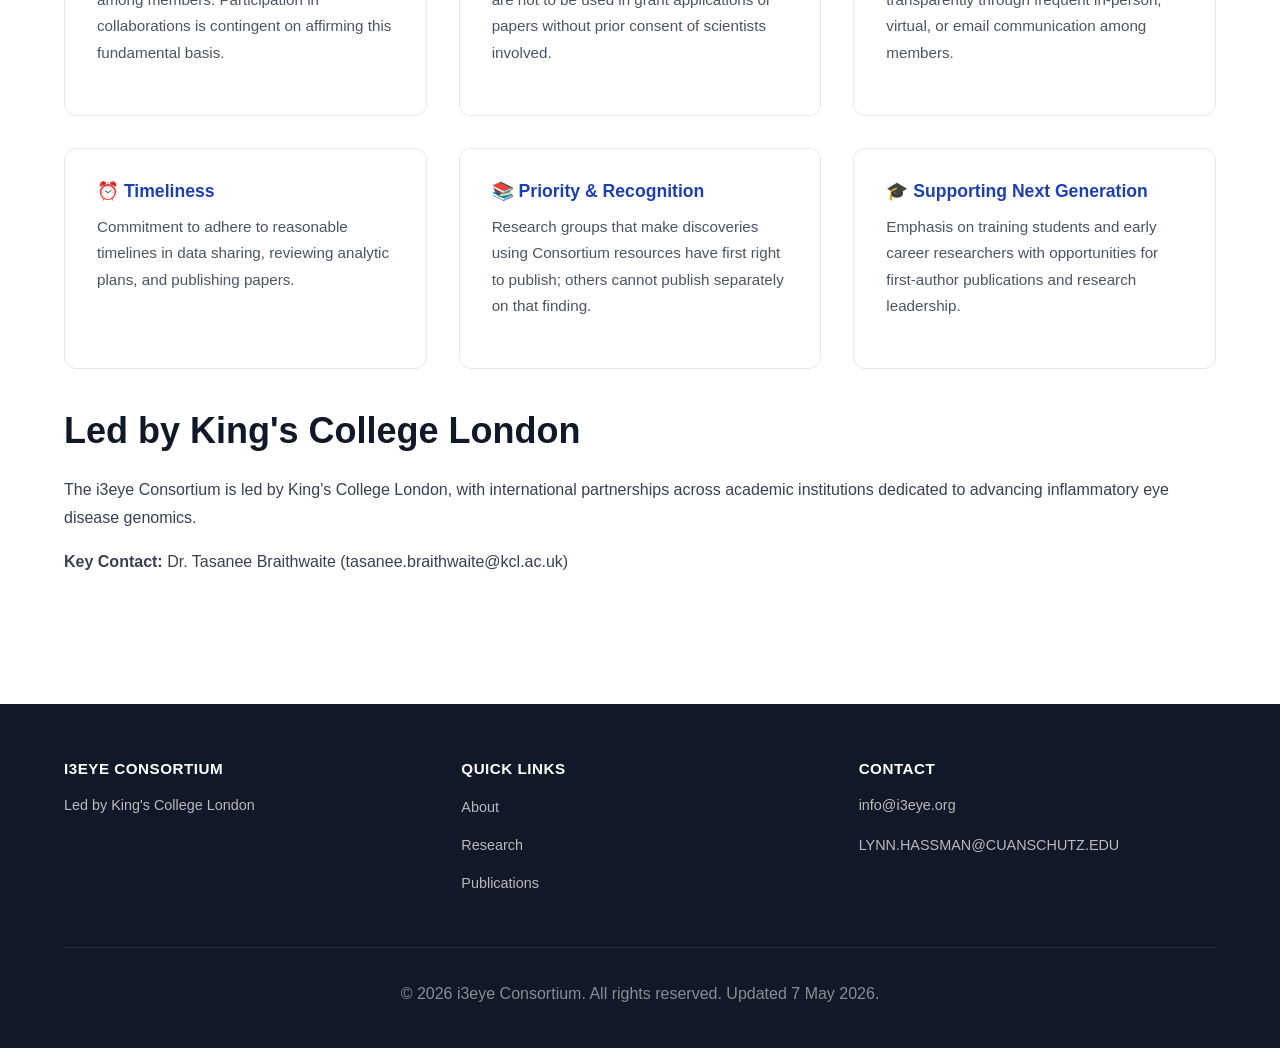
==== commit b8d5cda9: "Updated contacts, image" ====
--- a/about.html
+++ b/about.html
@@ -123,6 +123,7 @@
                 <div class="footer-section">
                     <h4>Contact</h4>
                     <p><a href="mailto:info@i3eye.org">info@i3eye.org</a></p>
+                    <p><a href="mailto:LYNN.HASSMAN@CUANSCHUTZ.EDU">LYNN.HASSMAN@CUANSCHUTZ.EDU</a></p>
                 </div>
             </div>
             <div class="footer-bottom">
--- a/styles.css
+++ b/styles.css
@@ -203,9 +203,16 @@
 }
 
 .hero-image img {
-    width: 100%;
+    width: min(100%, 560px);
+    max-height: 420px;
     height: auto;
+    display: block;
+    margin: 0 auto;
     border-radius: var(--radius-lg);
+}
+
+.hero-logo-image {
+    object-fit: contain;
 }
 
 /* Resources Section */
@@ -393,6 +400,11 @@
     margin-bottom: 1rem;
     font-size: 1.1rem;
 }
+
+    .hero-image img {
+        width: min(100%, 420px);
+        max-height: 320px;
+    }
 
 .stat p {
     margin: 0;
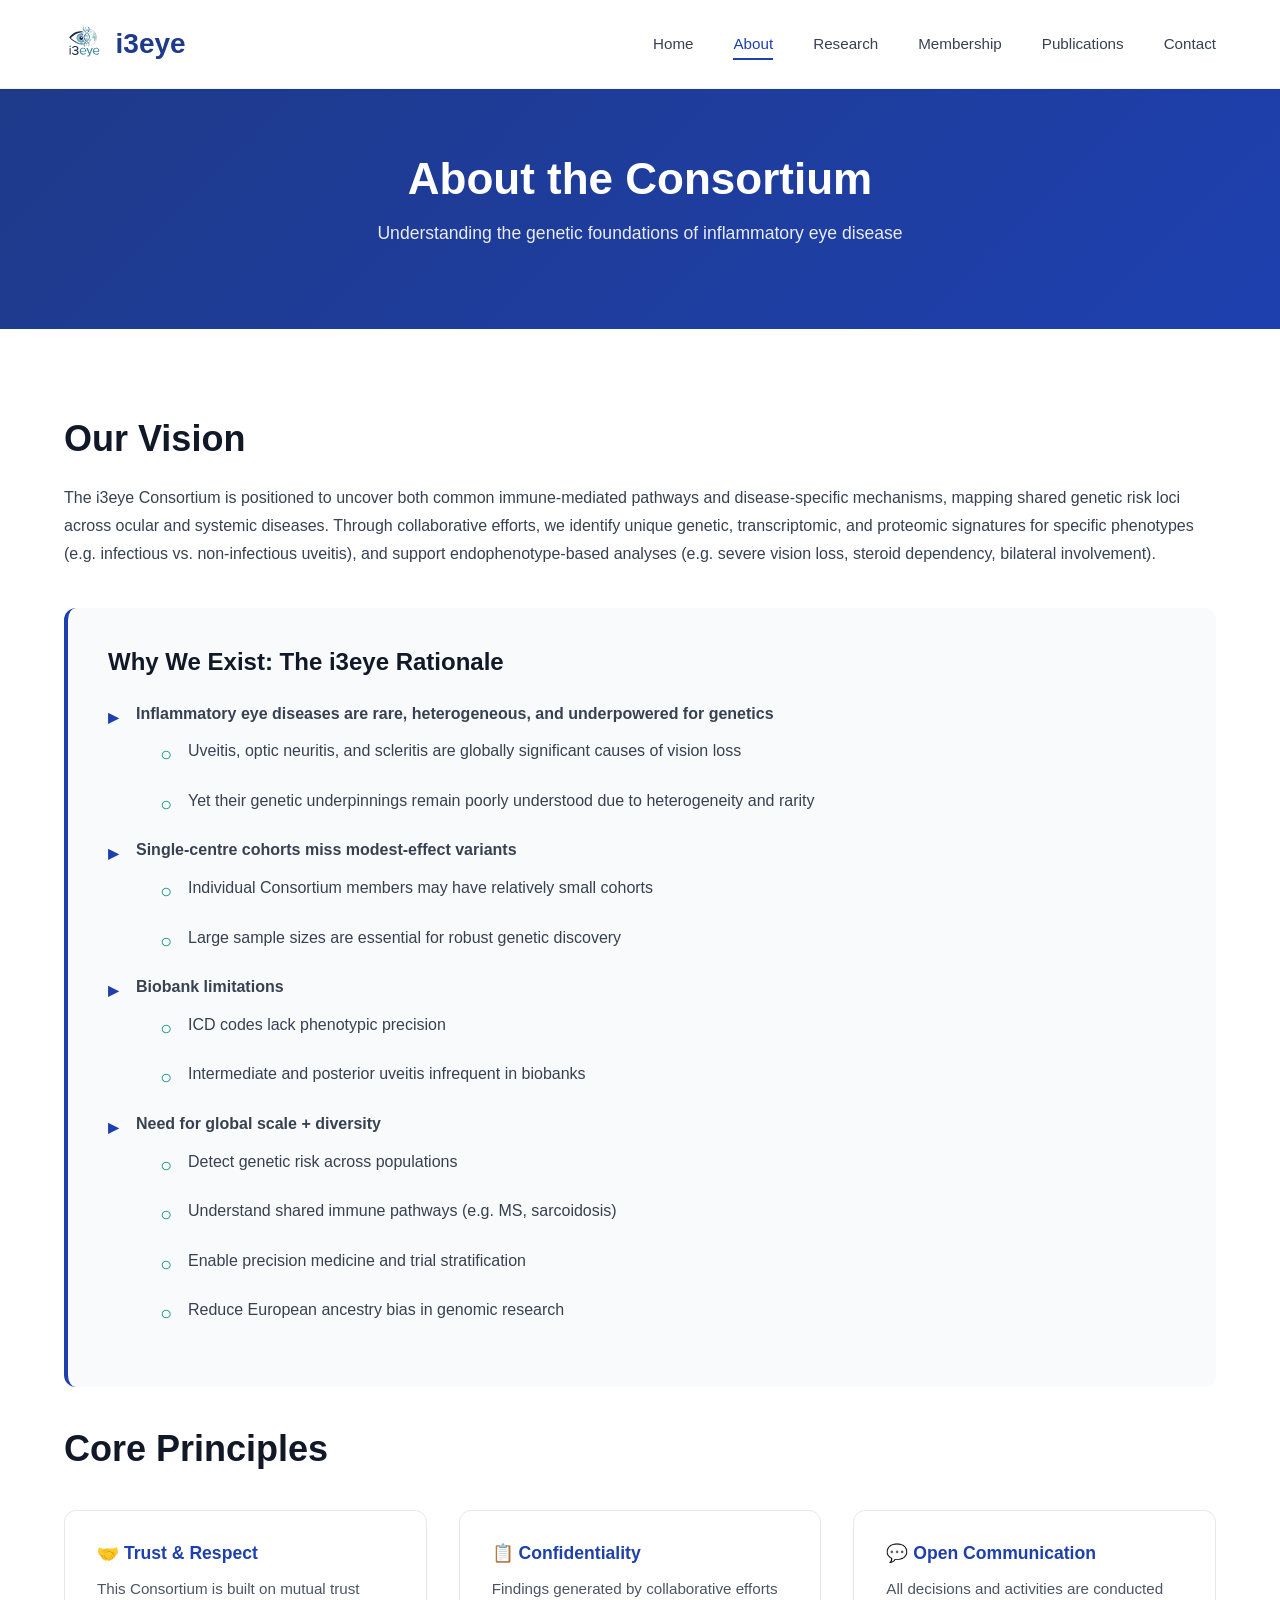
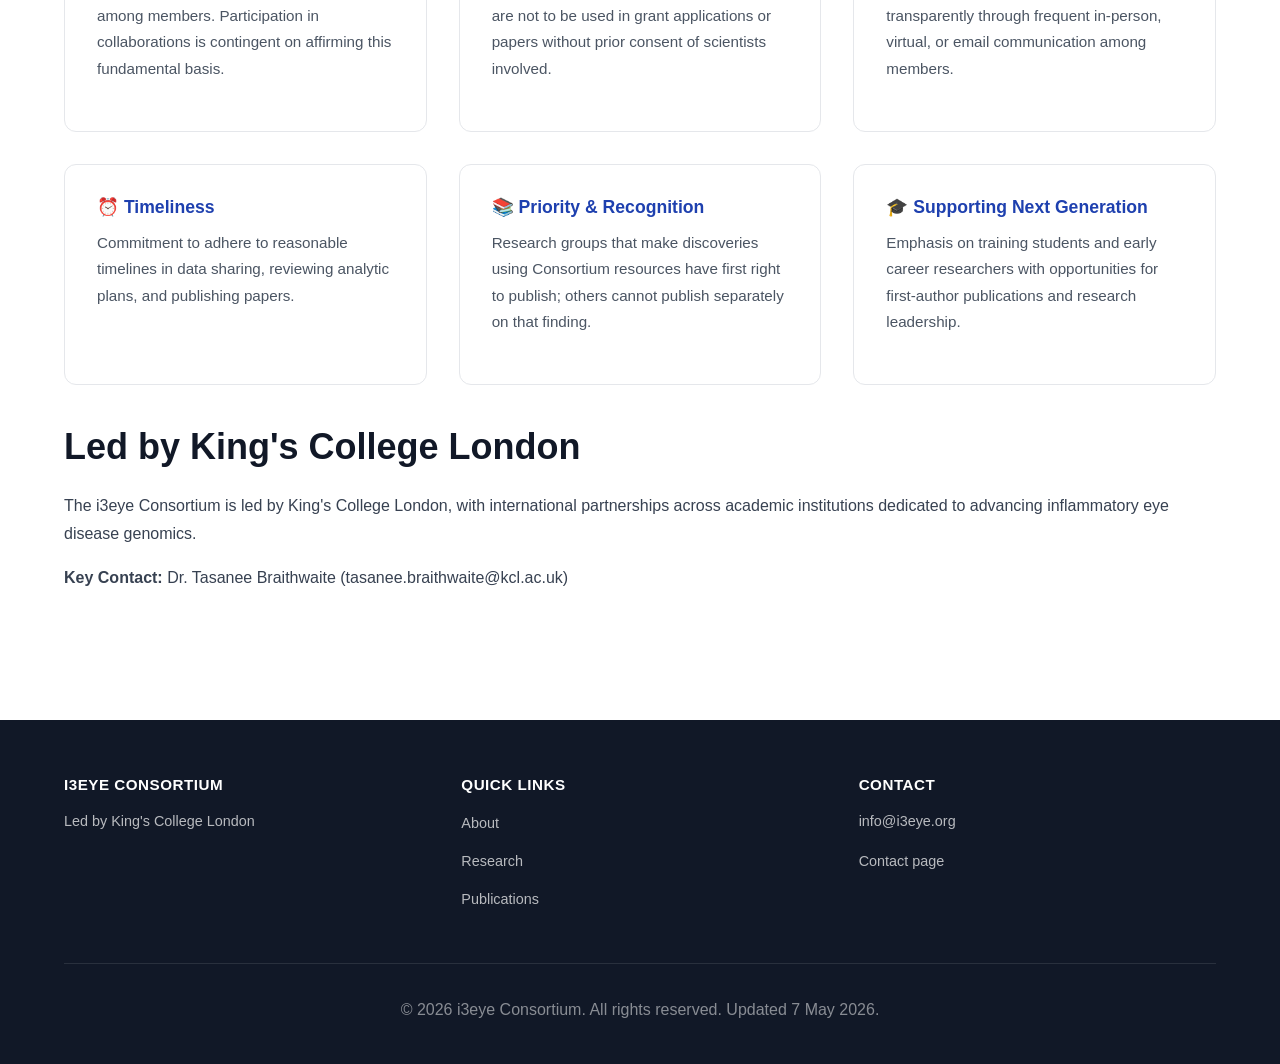
==== commit 9e094f54: "Reworded the purpose slightly, logo size adjsuted" ====
--- a/about.html
+++ b/about.html
@@ -123,7 +123,7 @@
                 <div class="footer-section">
                     <h4>Contact</h4>
                     <p><a href="mailto:info@i3eye.org">info@i3eye.org</a></p>
-                    <p><a href="mailto:LYNN.HASSMAN@CUANSCHUTZ.EDU">LYNN.HASSMAN@CUANSCHUTZ.EDU</a></p>
+                    <p><a href="contact.html">Contact page</a></p>
                 </div>
             </div>
             <div class="footer-bottom">
--- a/styles.css
+++ b/styles.css
@@ -117,14 +117,24 @@
     display: flex;
     align-items: center;
     gap: 12px;
-    font-size: 1.5rem;
+    font-size: 1.75rem;
     font-weight: 800;
     color: var(--primary-dark);
 }
 
 .logo-img {
-    height: 40px;
+    height: 56px;
     width: auto;
+}
+
+/* Make logo slightly smaller on narrow screens */
+@media (max-width: 480px) {
+    .logo-img {
+        height: 40px;
+    }
+    .logo {
+        font-size: 1.25rem;
+    }
 }
 
 .nav-links {
@@ -175,11 +185,27 @@
 /* Hero Section */
 .hero {
     display: grid;
-    grid-template-columns: 1fr 1fr;
-    gap: 4rem;
+    grid-template-columns: 1fr 1.25fr;
+    gap: 2.5rem;
     align-items: center;
     padding: 6rem 24px;
-    min-height: 600px;
+    min-height: 72vh;
+}
+
+@media (min-width: 1024px) {
+    .hero {
+        grid-template-columns: 0.9fr 1.6fr;
+        gap: 1.5rem;
+    }
+
+    .hero-image {
+        justify-self: end;
+    }
+
+    .hero-image img {
+        width: min(100%, 920px);
+        max-height: 720px;
+    }
 }
 
 .hero-content h1 {
@@ -202,13 +228,20 @@
     flex-wrap: wrap;
 }
 
+.hero-image {
+    display: flex;
+    justify-content: center;
+    align-items: center;
+    width: 100%;
+}
+
 .hero-image img {
-    width: min(100%, 560px);
-    max-height: 420px;
+    width: min(100%, 760px);
+    max-height: 640px;
     height: auto;
     display: block;
     margin: 0 auto;
-    border-radius: var(--radius-lg);
+    border-radius: 0;
 }
 
 .hero-logo-image {
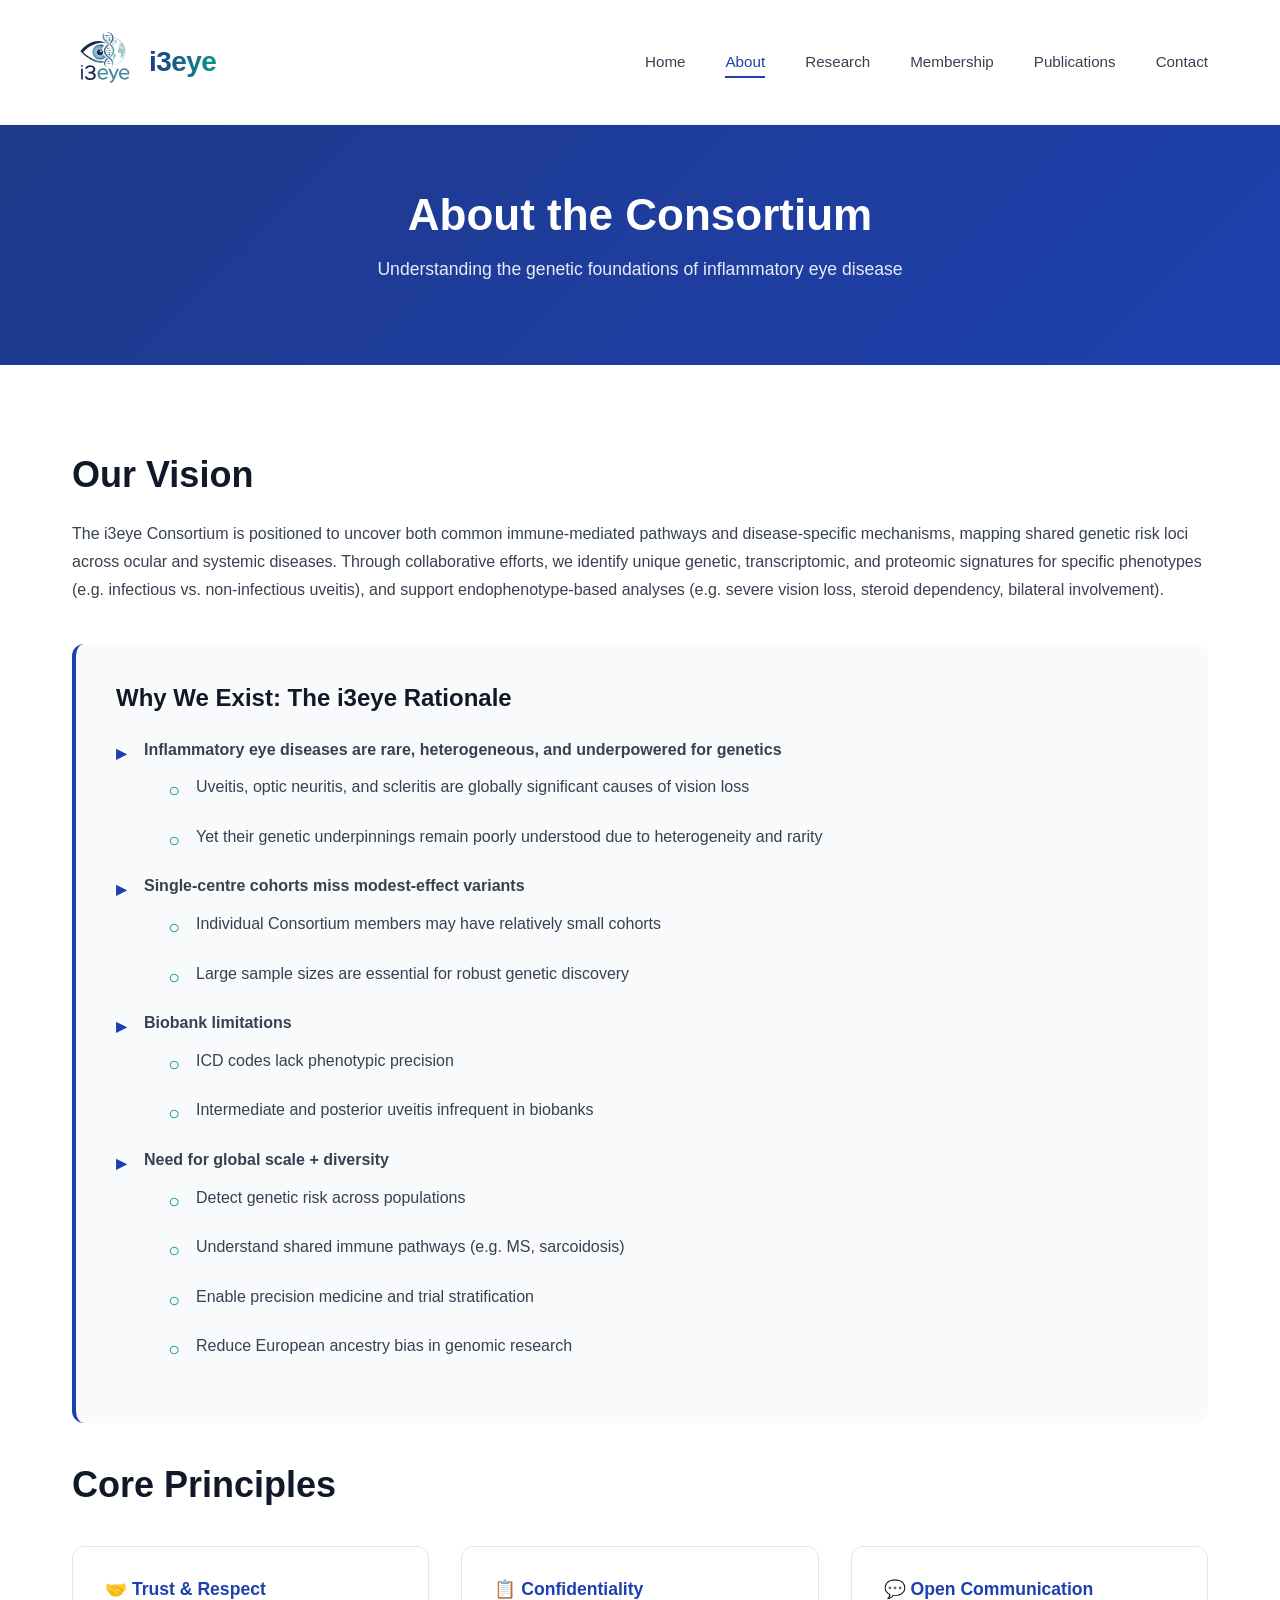
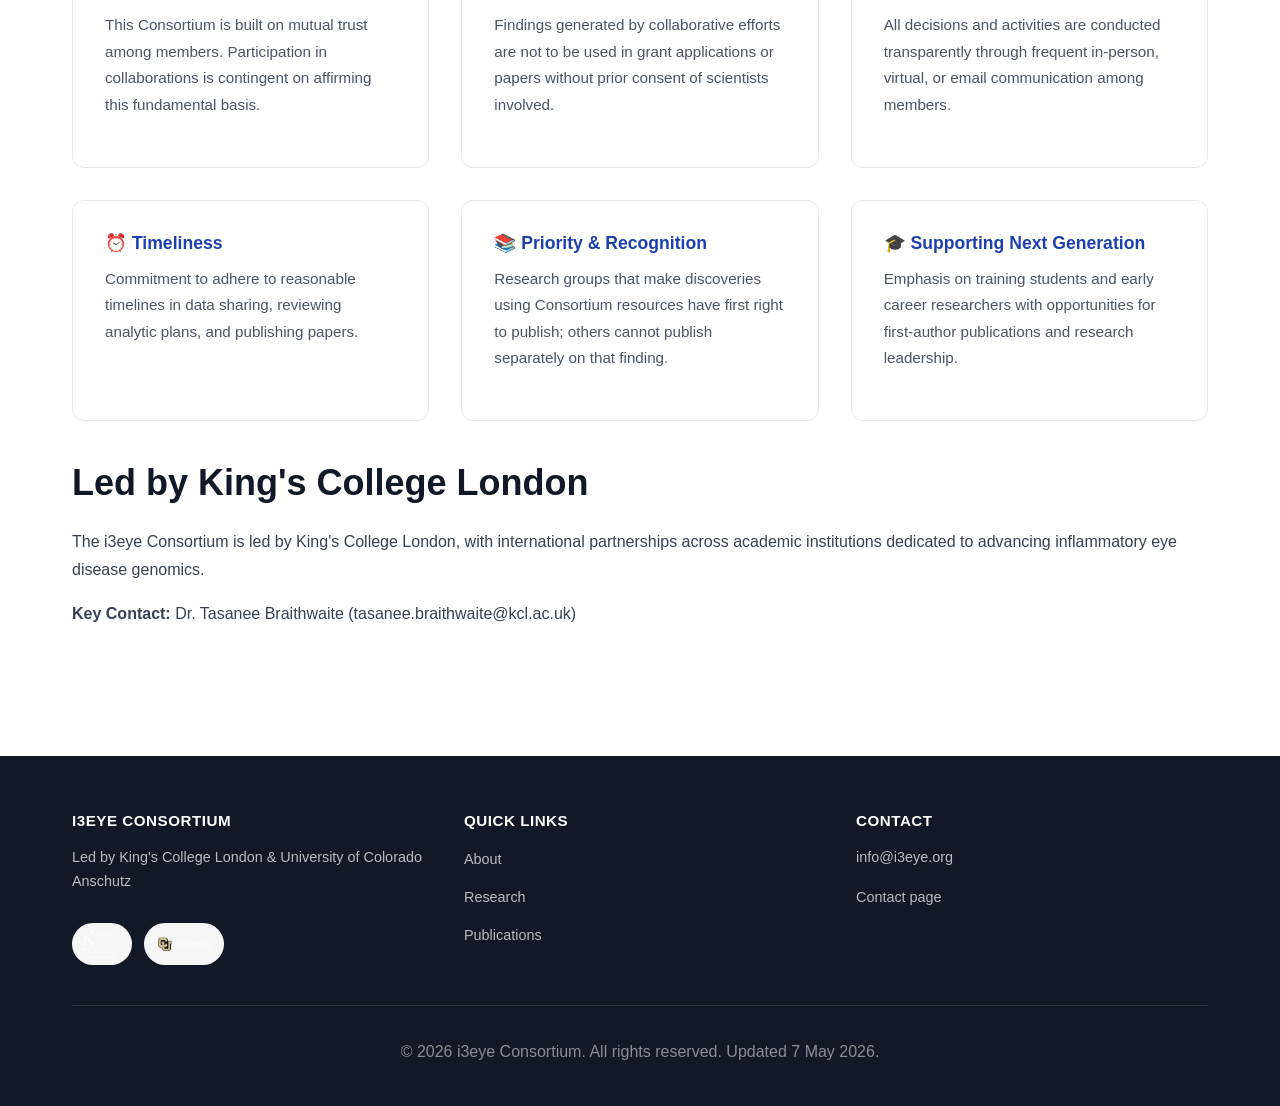
==== commit 25a8846d: "added university logos" ====
--- a/about.html
+++ b/about.html
@@ -110,7 +110,13 @@
             <div class="footer-content">
                 <div class="footer-section">
                     <h4>i3eye Consortium</h4>
-                    <p>Led by King's College London</p>
+                    <div class="footer-led-by">
+                        <p>Led by King's College London &amp; University of Colorado Anschutz</p>
+                        <div class="footer-partner-logos" aria-label="Consortium partner logos">
+                            <img src="assets/kcl_logo.jpeg" alt="King's College London logo" class="footer-partner-logo">
+                            <img src="assets/CU_logo.png" alt="University of Colorado Anschutz logo" class="footer-partner-logo">
+                        </div>
+                    </div>
                 </div>
                 <div class="footer-section">
                     <h4>Quick Links</h4>
--- a/styles.css
+++ b/styles.css
@@ -49,7 +49,7 @@
 .container {
     max-width: 1200px;
     margin: 0 auto;
-    padding: 0 24px;
+    padding: 0 32px;
 }
 
 /* Typography */
@@ -108,7 +108,7 @@
     display: flex;
     justify-content: space-between;
     align-items: center;
-    padding: 1rem 24px;
+    padding: 1rem 32px;
     gap: 1rem 1.5rem;
     flex-wrap: wrap;
 }
@@ -122,8 +122,17 @@
     color: var(--primary-dark);
 }
 
+.logo-text {
+    background: linear-gradient(90deg, var(--primary-dark) 0%, var(--accent) 100%);
+    -webkit-background-clip: text;
+    background-clip: text;
+    -webkit-text-fill-color: transparent;
+    color: transparent;
+    letter-spacing: -0.02em;
+}
+
 .logo-img {
-    height: 56px;
+    height: 92px;
     width: auto;
 }
 
@@ -134,6 +143,10 @@
     }
     .logo {
         font-size: 1.25rem;
+    }
+
+    .logo-text {
+        letter-spacing: -0.01em;
     }
 }
 
@@ -188,14 +201,14 @@
     grid-template-columns: 1fr 1.25fr;
     gap: 2.5rem;
     align-items: center;
-    padding: 6rem 24px;
+    padding: 6rem 32px;
     min-height: 72vh;
 }
 
 @media (min-width: 1024px) {
     .hero {
         grid-template-columns: 0.9fr 1.6fr;
-        gap: 1.5rem;
+        gap: 2rem;
     }
 
     .hero-image {
@@ -203,23 +216,36 @@
     }
 
     .hero-image img {
-        width: min(100%, 920px);
-        max-height: 720px;
+        width: 100%;
+        max-width: 980px;
+        max-height: 760px;
     }
 }
 
 .hero-content h1 {
     font-size: 3.5rem;
-    margin-bottom: 1.5rem;
+    margin-bottom: 1.25rem;
     color: var(--gray-900);
-    line-height: 1.15;
+    line-height: 1.1;
+    max-width: 72ch;
 }
 
 .hero-content .subtitle {
-    font-size: 1.25rem;
+    font-size: 1.125rem;
     color: var(--gray-600);
-    margin-bottom: 2.5rem;
-    line-height: 1.6;
+    margin-bottom: 1.75rem;
+    line-height: 1.5;
+}
+
+.hero-content {
+    padding-left: 32px;
+}
+
+@media (min-width: 1024px) {
+    .hero-content {
+        padding-left: 48px;
+        max-width: 720px;
+    }
 }
 
 .hero-buttons {
@@ -236,8 +262,9 @@
 }
 
 .hero-image img {
-    width: min(100%, 760px);
-    max-height: 640px;
+    width: 100%;
+    max-width: 880px;
+    max-height: 720px;
     height: auto;
     display: block;
     margin: 0 auto;
@@ -434,10 +461,7 @@
     font-size: 1.1rem;
 }
 
-    .hero-image img {
-        width: min(100%, 420px);
-        max-height: 320px;
-    }
+    /* small-screen hero image handled by the rules above; override removed for consistency */
 
 .stat p {
     margin: 0;
@@ -895,6 +919,29 @@
     color: rgba(255, 255, 255, 0.7);
     font-size: 0.9rem;
     line-height: 1.6;
+}
+
+.footer-led-by {
+    display: flex;
+    flex-direction: column;
+    gap: 0.9rem;
+}
+
+.footer-partner-logos {
+    display: flex;
+    align-items: center;
+    gap: 0.75rem;
+    flex-wrap: wrap;
+}
+
+.footer-partner-logo {
+    height: 42px;
+    width: auto;
+    max-width: 100%;
+    object-fit: contain;
+    background: rgba(255, 255, 255, 0.96);
+    padding: 0.4rem 0.65rem;
+    border-radius: 999px;
 }
 
 .footer-section a:hover {
@@ -994,6 +1041,14 @@
         grid-template-columns: 1fr;
     }
 
+    .footer-partner-logos {
+        gap: 0.5rem;
+    }
+
+    .footer-partner-logo {
+        height: 38px;
+    }
+
     .page-header h1 {
         font-size: 2rem;
     }
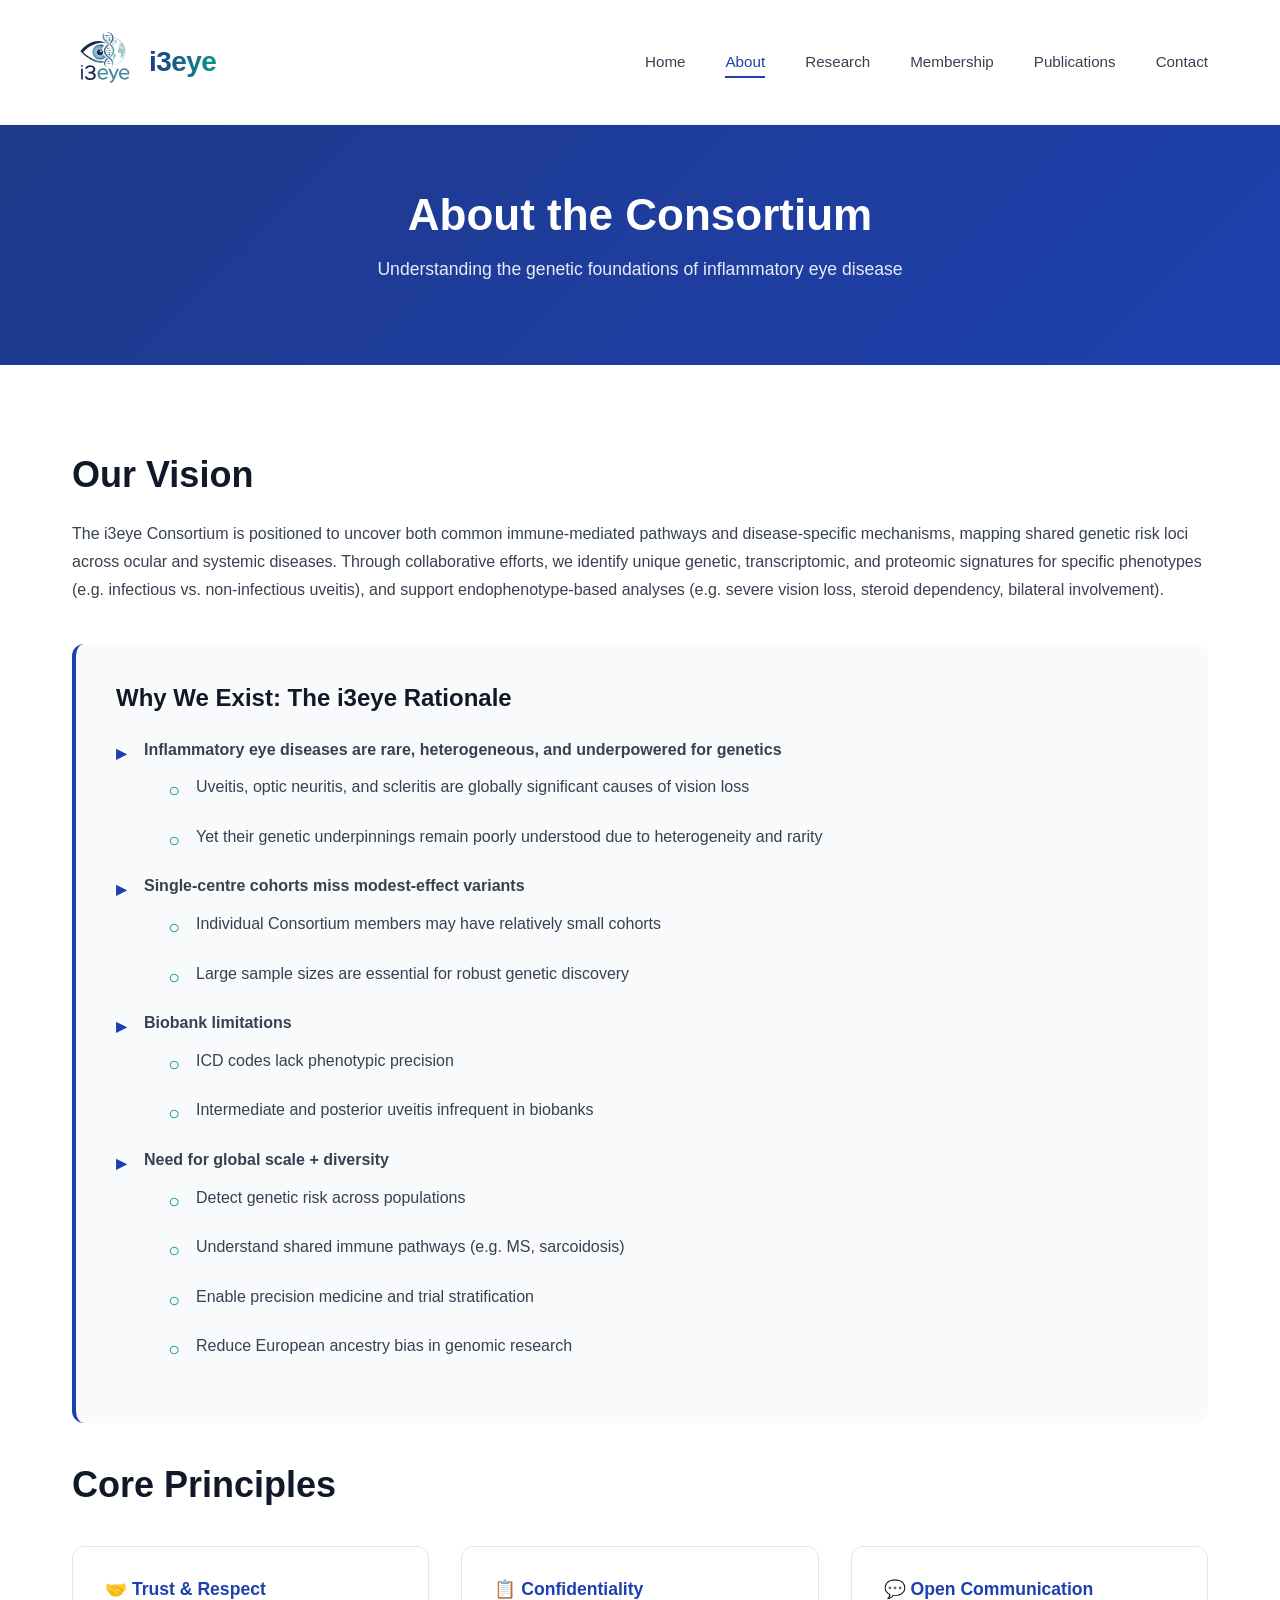
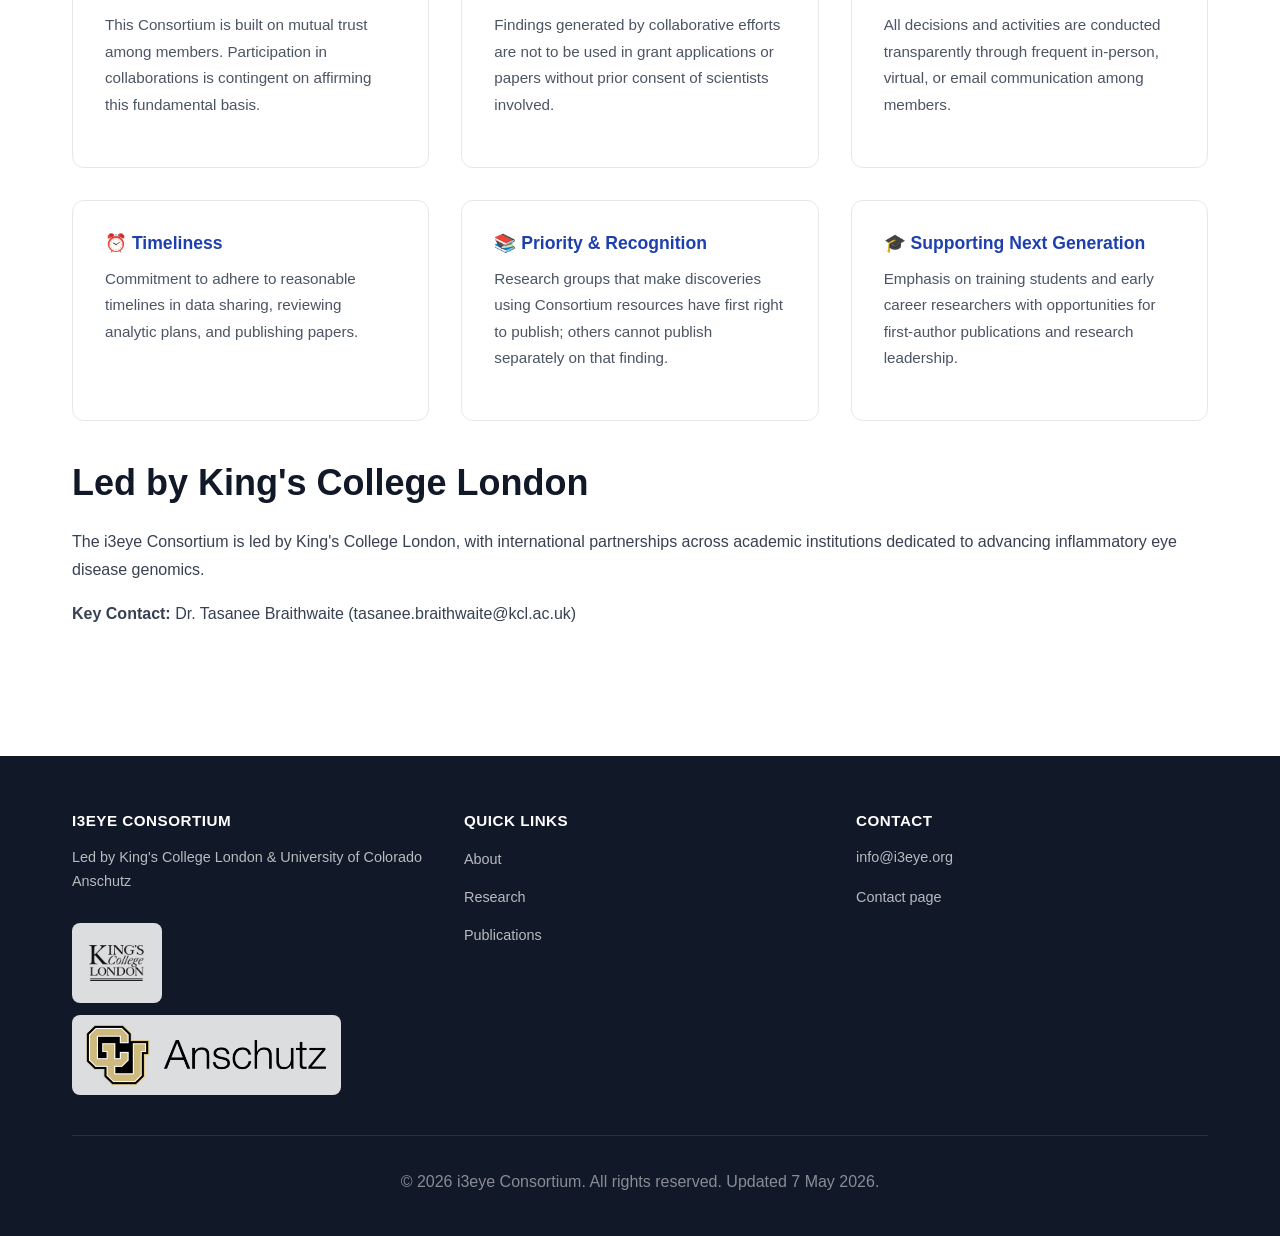
==== commit 46d9f090: "transparent logos added" ====
--- a/about.html
+++ b/about.html
@@ -105,38 +105,7 @@
         </div>
     </section>
 
-    <footer>
-        <div class="container">
-            <div class="footer-content">
-                <div class="footer-section">
-                    <h4>i3eye Consortium</h4>
-                    <div class="footer-led-by">
-                        <p>Led by King's College London &amp; University of Colorado Anschutz</p>
-                        <div class="footer-partner-logos" aria-label="Consortium partner logos">
-                            <img src="assets/kcl_logo.jpeg" alt="King's College London logo" class="footer-partner-logo">
-                            <img src="assets/CU_logo.png" alt="University of Colorado Anschutz logo" class="footer-partner-logo">
-                        </div>
-                    </div>
-                </div>
-                <div class="footer-section">
-                    <h4>Quick Links</h4>
-                    <ul>
-                        <li><a href="about.html">About</a></li>
-                        <li><a href="research.html">Research</a></li>
-                        <li><a href="publications.html">Publications</a></li>
-                    </ul>
-                </div>
-                <div class="footer-section">
-                    <h4>Contact</h4>
-                    <p><a href="mailto:info@i3eye.org">info@i3eye.org</a></p>
-                    <p><a href="contact.html">Contact page</a></p>
-                </div>
-            </div>
-            <div class="footer-bottom">
-                <p>&copy; 2026 i3eye Consortium. All rights reserved. Updated 7 May 2026.</p>
-            </div>
-        </div>
-    </footer>
+    <div id="site-footer"></div>
 
     <script src="script.js"></script>
 </body>
--- a/styles.css
+++ b/styles.css
@@ -935,13 +935,13 @@
 }
 
 .footer-partner-logo {
-    height: 42px;
+    height: 80px;
     width: auto;
     max-width: 100%;
     object-fit: contain;
-    background: rgba(255, 255, 255, 0.96);
-    padding: 0.4rem 0.65rem;
-    border-radius: 999px;
+    background: rgba(255, 255, 255, 0.85);
+    padding: 0.6rem 0.9rem;
+    border-radius: 8px;
 }
 
 .footer-section a:hover {
@@ -1046,7 +1046,7 @@
     }
 
     .footer-partner-logo {
-        height: 38px;
+        height: 68px;
     }
 
     .page-header h1 {
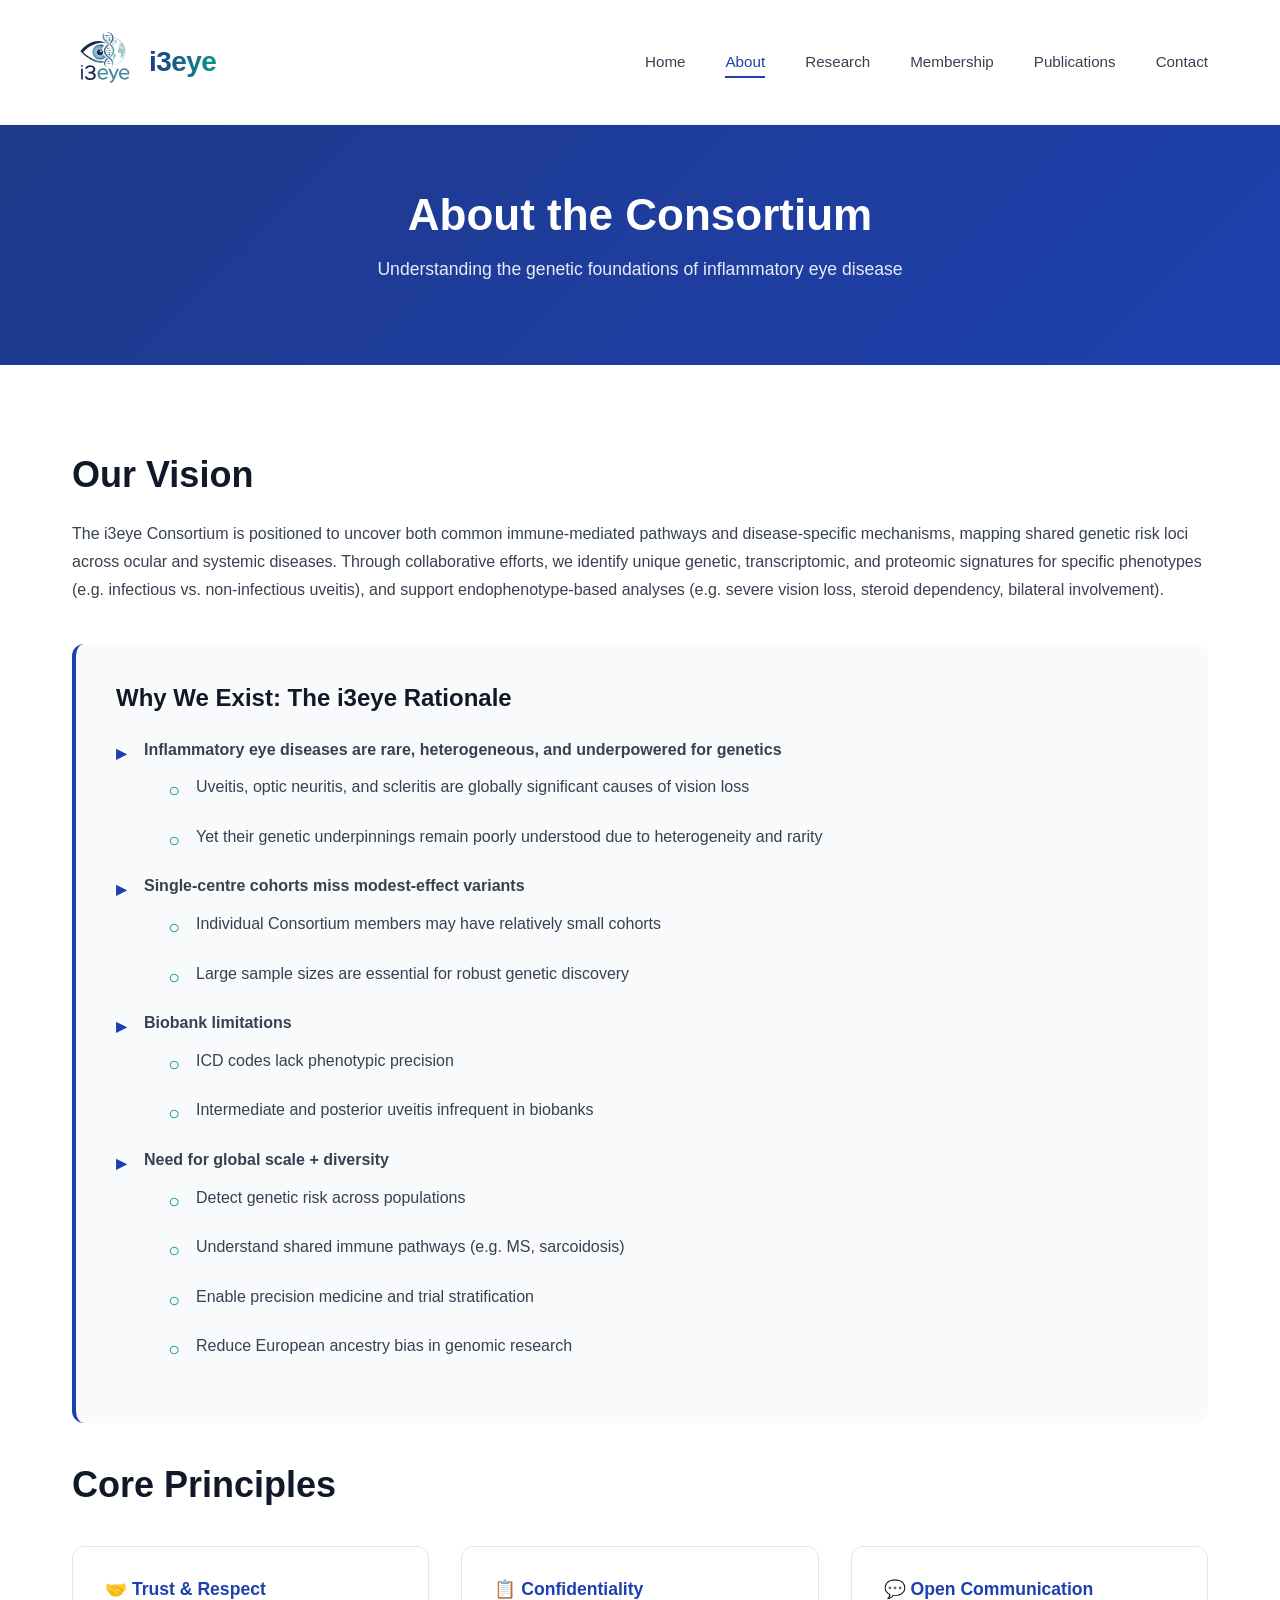
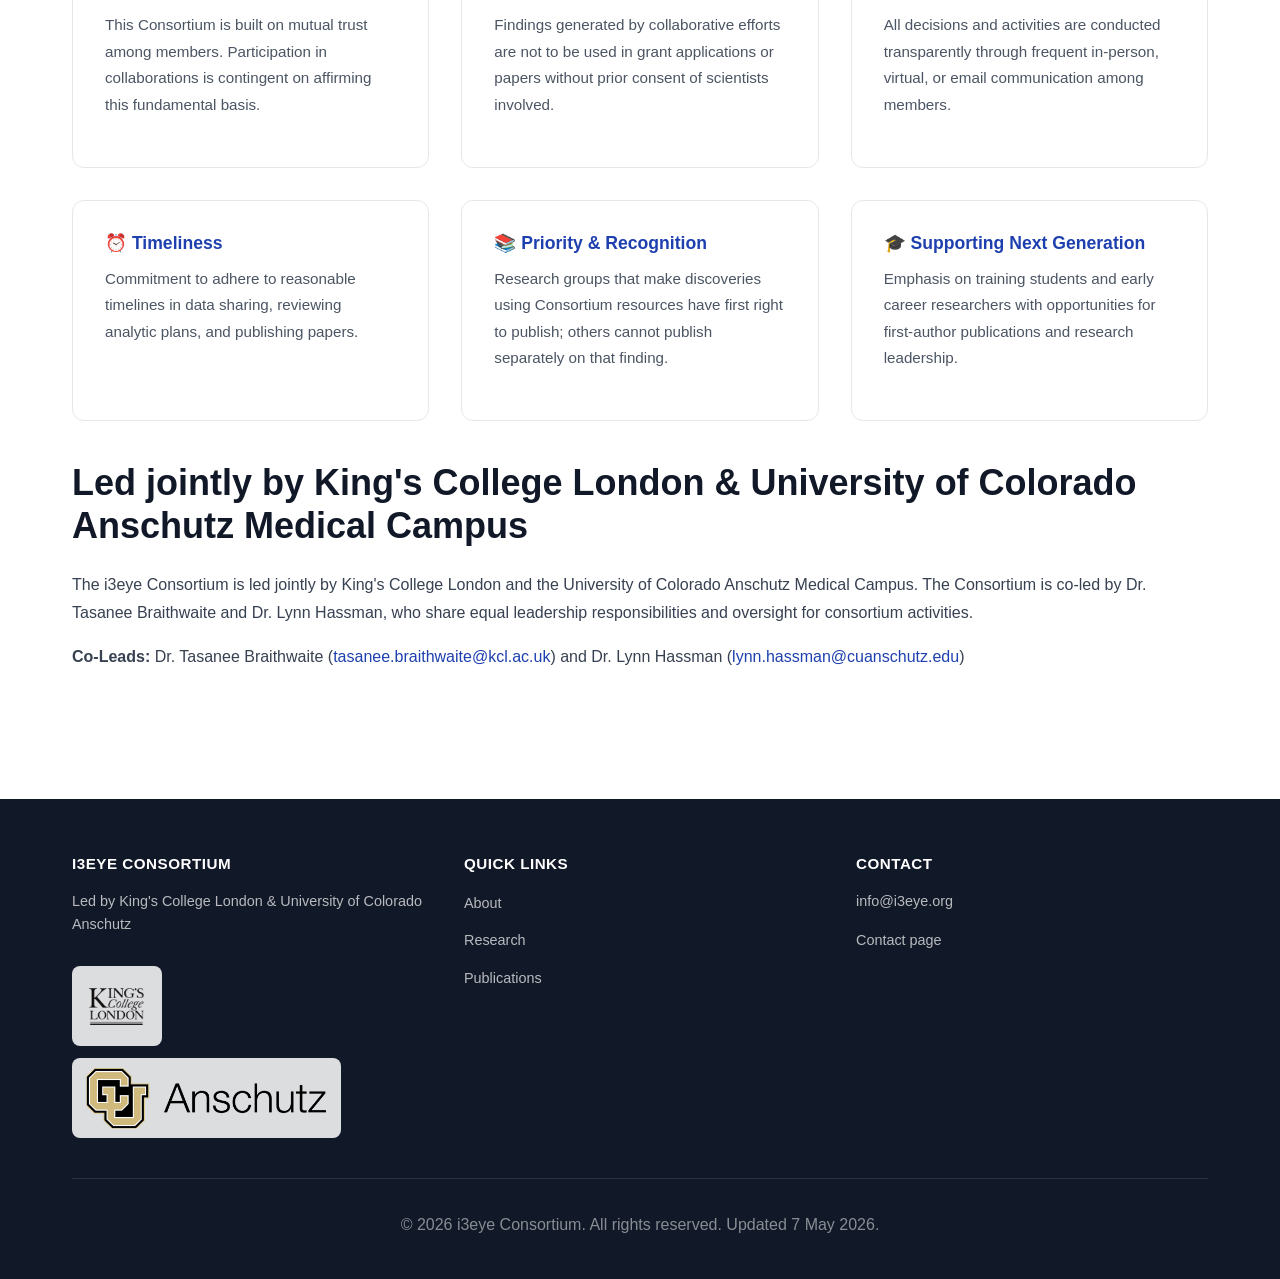
==== commit be8507eb: "replaced contact details" ====
--- a/about.html
+++ b/about.html
@@ -99,9 +99,9 @@
                 </div>
             </div>
 
-            <h2>Led by King's College London</h2>
-            <p>The i3eye Consortium is led by King's College London, with international partnerships across academic institutions dedicated to advancing inflammatory eye disease genomics.</p>
-            <p><strong>Key Contact:</strong> Dr. Tasanee Braithwaite (tasanee.braithwaite@kcl.ac.uk)</p>
+            <h2>Led jointly by King's College London &amp; University of Colorado Anschutz Medical Campus</h2>
+            <p>The i3eye Consortium is led jointly by King's College London and the University of Colorado Anschutz Medical Campus. The Consortium is co-led by Dr. Tasanee Braithwaite and Dr. Lynn Hassman, who share equal leadership responsibilities and oversight for consortium activities.</p>
+            <p><strong>Co-Leads:</strong> Dr. Tasanee Braithwaite (<a href="mailto:tasanee.braithwaite@kcl.ac.uk">tasanee.braithwaite@kcl.ac.uk</a>) and Dr. Lynn Hassman (<a href="mailto:lynn.hassman@cuanschutz.edu">lynn.hassman@cuanschutz.edu</a>)</p>
         </div>
     </section>
 
